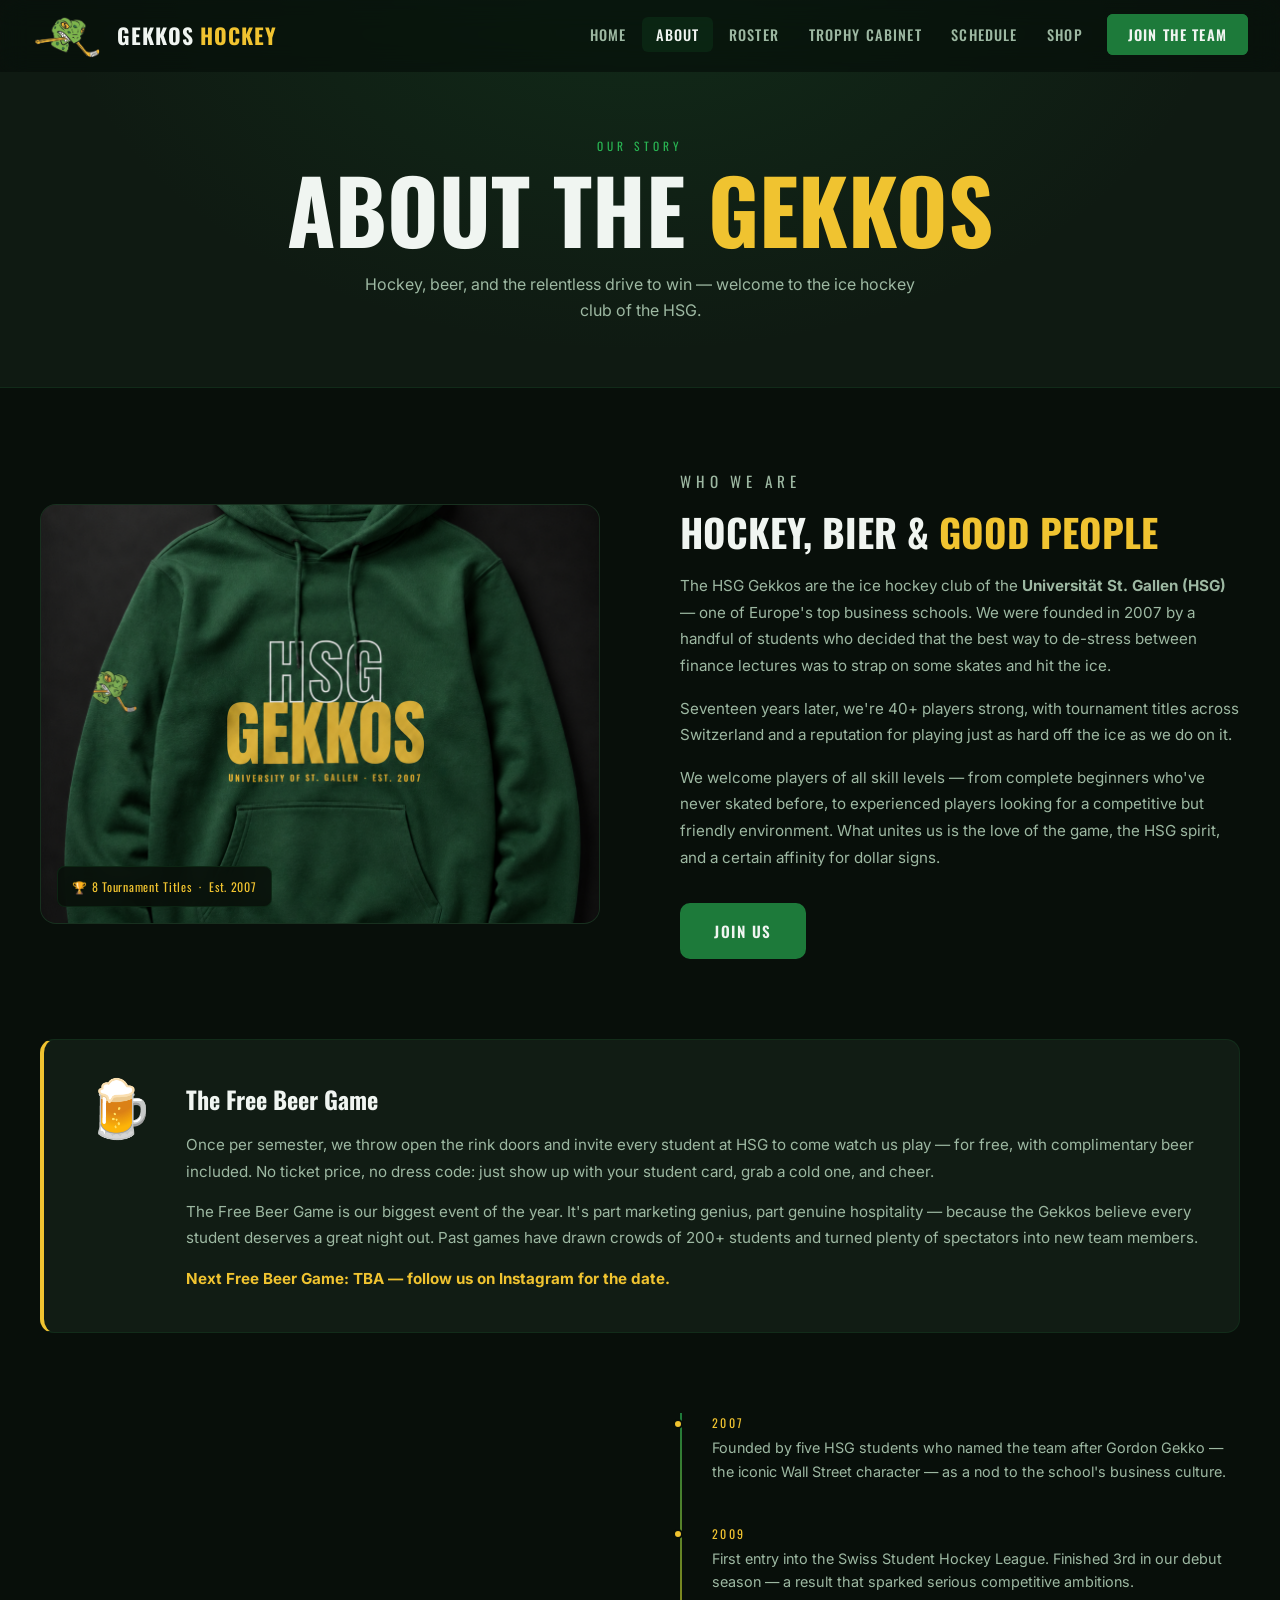
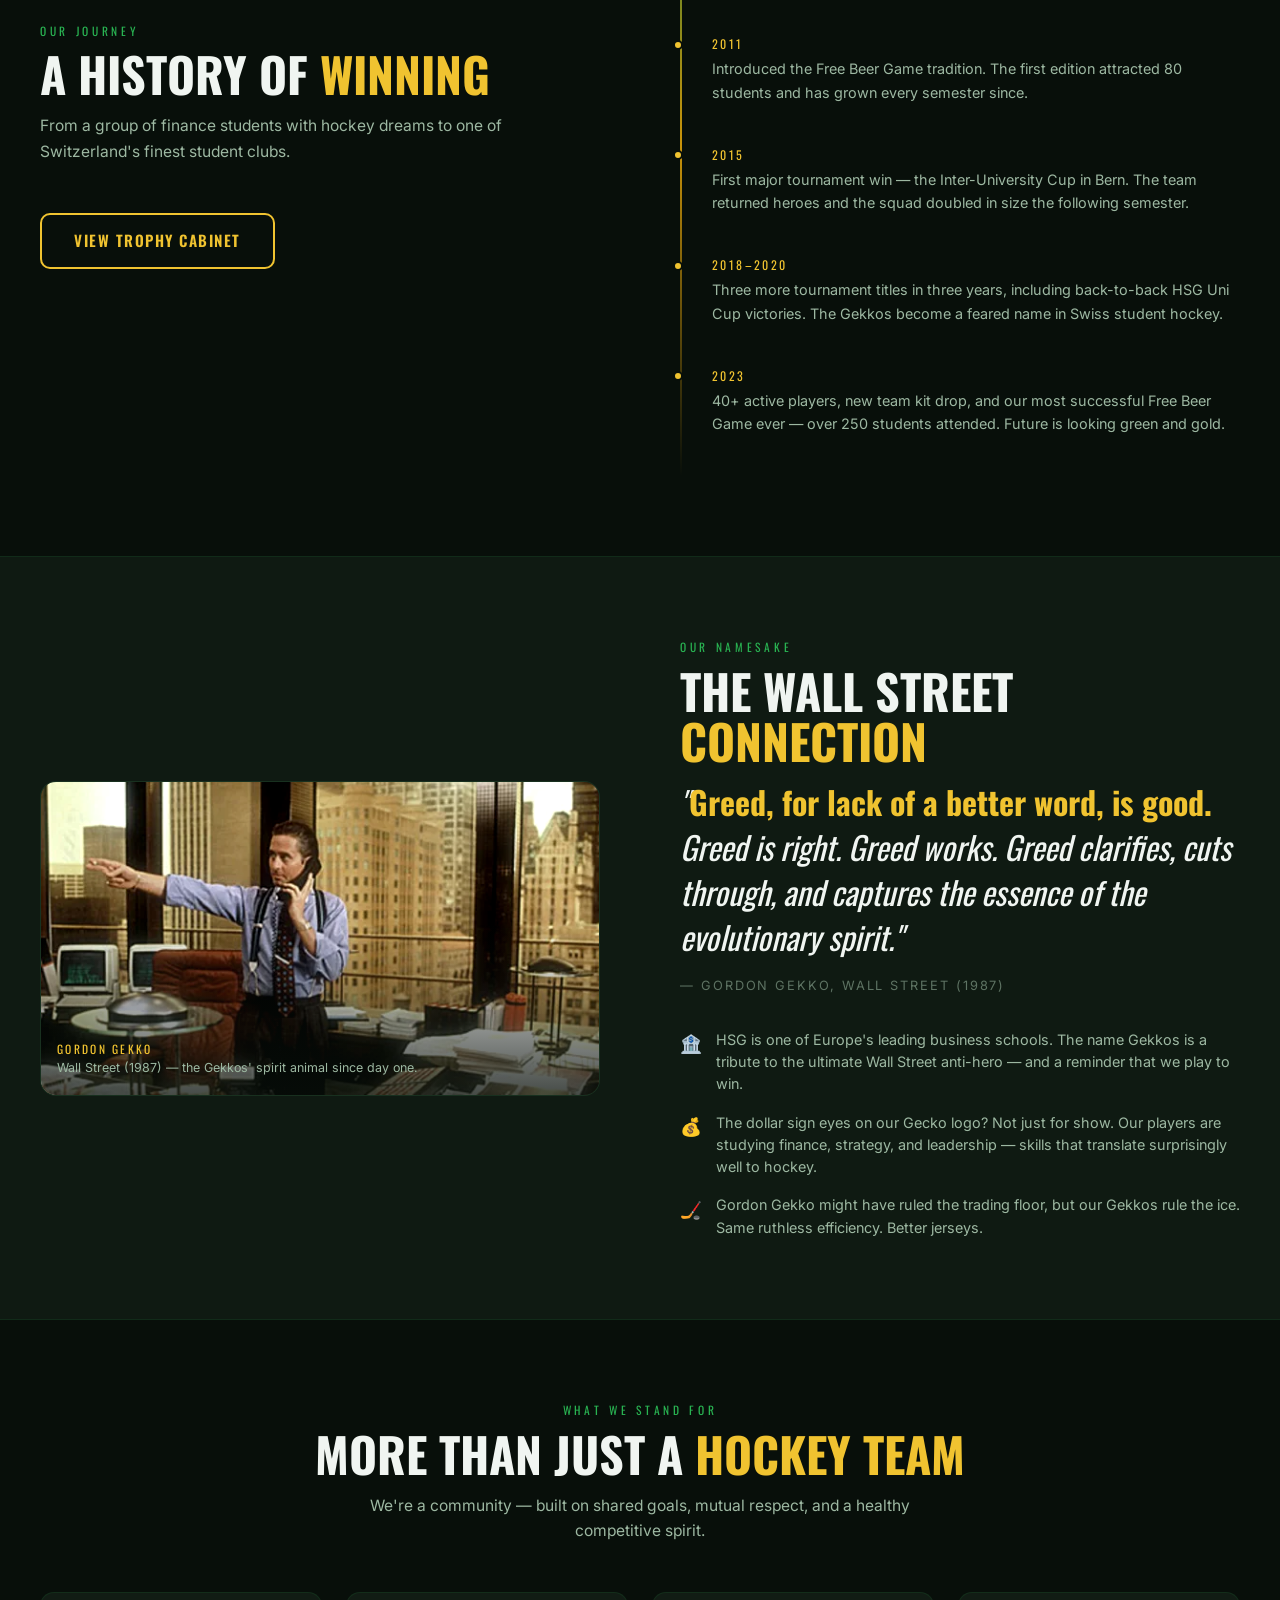
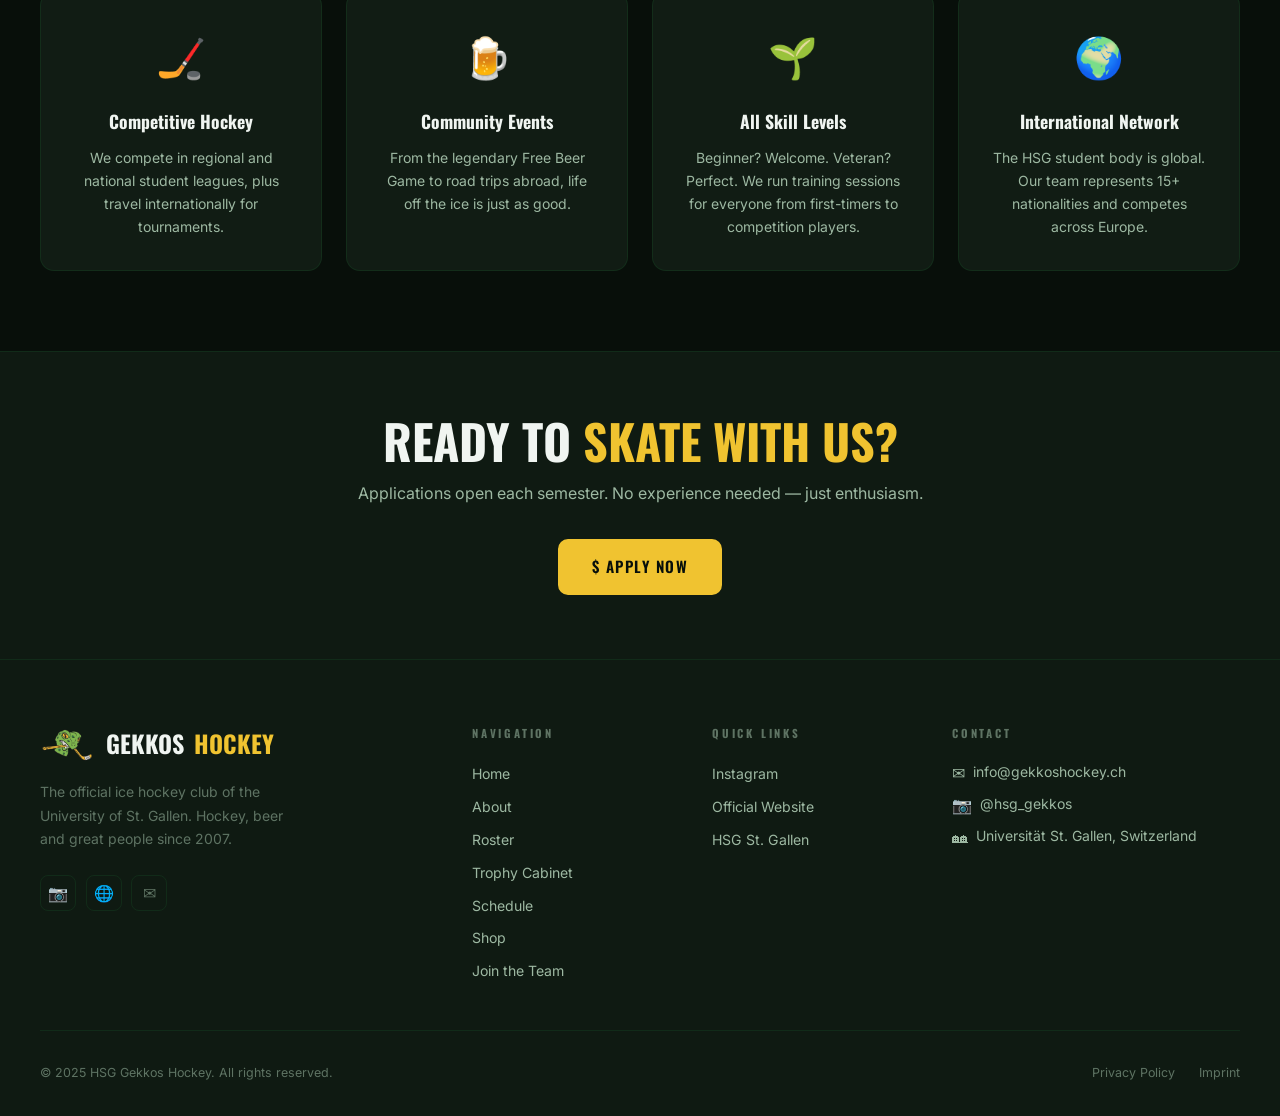
==== about.html @ 37324978 "first web" ====
﻿<!DOCTYPE html>
<html lang="en">
<head>
  <meta charset="UTF-8" />
  <meta name="viewport" content="width=device-width, initial-scale=1.0" />
  <title>About — HSG Gekkos Hockey</title>
  <meta name="description" content="Learn about the HSG Gekkos — the ice hockey club of the University of St. Gallen and their Wall Street spirit." />
  <link rel="icon" href="assets/pictures/LogoGekkos.png" type="image/png" />
  <link rel="stylesheet" href="css/style.css" />
</head>
<body class="page-about">

  <div id="money-rain-overlay"></div>

  <!-- NAV -->
  <nav class="nav">
    <a href="index.html" class="nav-logo">
      <img src="assets/pictures/LogoGekkos.png" alt="Gekkos Logo" onerror="this.style.display='none'" />
      <span class="nav-logo-text">GEKKOS <span>HOCKEY</span></span>
    </a>
    <ul class="nav-links" id="nav-links">
      <li><a class="nav-link" href="index.html"    data-page="index.html">Home</a></li>
      <li><a class="nav-link" href="about.html"    data-page="about.html">About</a></li>
      <li><a class="nav-link" href="roster.html"   data-page="roster.html">Roster</a></li>
      <li><a class="nav-link" href="trophies.html" data-page="trophies.html">Trophy Cabinet</a></li>
      <li><a class="nav-link" href="calendar.html" data-page="calendar.html">Schedule</a></li>
      <li><a class="nav-link" href="shop.html"     data-page="shop.html">Shop</a></li>
      <li><a class="nav-cta"  href="join.html">Join the Team</a></li>
    </ul>
    <button class="nav-toggle" id="nav-toggle" aria-label="Menu">
      <span></span><span></span><span></span>
    </button>
  </nav>

  <!-- PAGE HERO -->
  <div class="page-hero">
    <div class="inner">
      <p class="page-hero-label">Our Story</p>
      <h1 class="page-hero-title">About the <span class="gold">Gekkos</span></h1>
      <p class="page-hero-sub">Hockey, beer, and the relentless drive to win — welcome to the ice hockey club of the HSG.</p>
    </div>
  </div>

  <!-- ABOUT TEAM -->
  <section class="section">
    <div class="section-inner">
      <div class="split-grid">
        <div class="reveal-left">
          <div class="about-img-wrap">
            <img src="assets/pictures/Gekkos%20Hoodie.png" alt="HSG Gekkos team"
              onerror="this.parentElement.innerHTML='<div style=\'display:flex;align-items:center;justify-content:center;font-size:6rem;height:100%;background:var(--bg-3)\'>🏒</div>'" />
            <div class="about-img-badge">🏆 8 Tournament Titles &nbsp;·&nbsp; Est. 2007</div>
          </div>
        </div>
        <div class="about-text reveal-right">
          <p class="section-label">Who We Are</p>
          <h2>Hockey, Bier &amp; <span class="gold">Good People</span></h2>
          <p>
            The HSG Gekkos are the ice hockey club of the <strong>Universität St. Gallen (HSG)</strong> — one of Europe's top business schools. We were founded in 2007 by a handful of students who decided that the best way to de-stress between finance lectures was to strap on some skates and hit the ice.
          </p>
          <p>
            Seventeen years later, we're 40+ players strong, with tournament titles across Switzerland and a reputation for playing just as hard off the ice as we do on it.
          </p>
          <p>
            We welcome players of all skill levels — from complete beginners who've never skated before, to experienced players looking for a competitive but friendly environment. What unites us is the love of the game, the HSG spirit, and a certain affinity for dollar signs.
          </p>
          <div style="margin-top:2rem;">
            <a href="join.html" class="btn btn-primary">Join Us</a>
          </div>
        </div>
      </div>
    </div>
  </section>

  <!-- BEER GAME -->
  <section style="padding: 0 2rem 5rem;">
    <div class="section-inner">
      <div class="beer-card reveal">
        <div class="beer-icon">🍺</div>
        <div class="beer-text">
          <h3>The Free Beer Game</h3>
          <p>
            Once per semester, we throw open the rink doors and invite every student at HSG to come watch us play — for free, with complimentary beer included. No ticket price, no dress code: just show up with your student card, grab a cold one, and cheer.
          </p>
          <p style="margin-top:0.85rem;">
            The Free Beer Game is our biggest event of the year. It's part marketing genius, part genuine hospitality — because the Gekkos believe every student deserves a great night out. Past games have drawn crowds of 200+ students and turned plenty of spectators into new team members.
          </p>
          <p style="margin-top:0.85rem;">
            <strong style="color: var(--gold-light);">Next Free Beer Game: TBA — follow us on Instagram for the date.</strong>
          </p>
        </div>
      </div>
    </div>
  </section>

  <!-- TIMELINE -->
  <section style="padding: 0 2rem 5rem;">
    <div class="section-inner">
      <div class="split-grid">
        <div class="reveal-left">
          <p class="section-label">Our Journey</p>
          <h2 class="section-title">A History of <span class="gold">Winning</span></h2>
          <p class="section-desc">From a group of finance students with hockey dreams to one of Switzerland's finest student clubs.</p>
          <a href="trophies.html" class="btn btn-outline">View Trophy Cabinet</a>
        </div>
        <div class="timeline reveal-right">
          <div class="tl-item">
            <p class="tl-year">2007</p>
            <p class="tl-text">Founded by five HSG students who named the team after Gordon Gekko — the iconic Wall Street character — as a nod to the school's business culture.</p>
          </div>
          <div class="tl-item">
            <p class="tl-year">2009</p>
            <p class="tl-text">First entry into the Swiss Student Hockey League. Finished 3rd in our debut season — a result that sparked serious competitive ambitions.</p>
          </div>
          <div class="tl-item">
            <p class="tl-year">2011</p>
            <p class="tl-text">Introduced the Free Beer Game tradition. The first edition attracted 80 students and has grown every semester since.</p>
          </div>
          <div class="tl-item">
            <p class="tl-year">2015</p>
            <p class="tl-text">First major tournament win — the Inter-University Cup in Bern. The team returned heroes and the squad doubled in size the following semester.</p>
          </div>
          <div class="tl-item">
            <p class="tl-year">2018–2020</p>
            <p class="tl-text">Three more tournament titles in three years, including back-to-back HSG Uni Cup victories. The Gekkos become a feared name in Swiss student hockey.</p>
          </div>
          <div class="tl-item">
            <p class="tl-year">2023</p>
            <p class="tl-text">40+ active players, new team kit drop, and our most successful Free Beer Game ever — over 250 students attended. Future is looking green and gold.</p>
          </div>
        </div>
      </div>
    </div>
  </section>

  <!-- GORDON GEKKO SECTION -->
  <div class="gekko-section">
    <div class="section-inner">
      <div class="split-grid reverse">
        <div class="reveal-right" style="display:flex; flex-direction:column; justify-content:center;">
          <p class="section-label">Our Namesake</p>
          <h2 class="section-title">The Wall Street <span class="gold">Connection</span></h2>
          <p class="gekko-quote">
            "<strong>Greed, for lack of a better word, is good.</strong> Greed is right. Greed works. Greed clarifies, cuts through, and captures the essence of the evolutionary spirit."
          </p>
          <p class="gekko-att">— Gordon Gekko, Wall Street (1987)</p>
          <div class="gekko-connection-list">
            <div class="gconn-item">
              <span class="gconn-icon">🏦</span>
              <span>HSG is one of Europe's leading business schools. The name Gekkos is a tribute to the ultimate Wall Street anti-hero — and a reminder that we play to win.</span>
            </div>
            <div class="gconn-item">
              <span class="gconn-icon">💰</span>
              <span>The dollar sign eyes on our Gecko logo? Not just for show. Our players are studying finance, strategy, and leadership — skills that translate surprisingly well to hockey.</span>
            </div>
            <div class="gconn-item">
              <span class="gconn-icon">🏒</span>
              <span>Gordon Gekko might have ruled the trading floor, but our Gekkos rule the ice. Same ruthless efficiency. Better jerseys.</span>
            </div>
          </div>
        </div>
        <div class="reveal-left">
          <div class="gekko-img-wrap" style="aspect-ratio:16/9; border-radius:16px; overflow:hidden; position:relative; border:1px solid var(--border);">
            <img src="assets/pictures/Gordon%20Gekko.png" alt="Gordon Gekko, Wall Street (1987)"
              style="width:100%; height:100%; object-fit:cover; display:block; filter:grayscale(15%) contrast(1.1);"
              onerror="this.parentElement.style.background='var(--bg-3)'; this.style.display='none'" />
            <div class="gekko-img-overlay" style="position:absolute;inset:0;background:linear-gradient(to top,rgba(8,15,10,0.75) 0%,transparent 55%);"></div>
            <div style="position:absolute; bottom:1rem; left:1rem; right:1rem;">
              <p style="font-family:var(--font-h); font-size:0.72rem; letter-spacing:0.2em; text-transform:uppercase; color:var(--gold-light);">Gordon Gekko</p>
              <p style="font-size:0.78rem; color:var(--gray-light);">Wall Street (1987) — the Gekkos' spirit animal since day one.</p>
            </div>
          </div>
        </div>
      </div>
    </div>
  </div>

  <!-- VALUES -->
  <section class="section">
    <div class="section-inner">
      <div style="text-align:center; max-width:700px; margin:0 auto 3rem;" class="reveal">
        <p class="section-label">What We Stand For</p>
        <h2 class="section-title">More Than Just a <span class="gold">Hockey Team</span></h2>
        <p class="section-desc" style="margin: 0 auto;">We're a community — built on shared goals, mutual respect, and a healthy competitive spirit.</p>
      </div>
      <div style="display:grid; grid-template-columns:repeat(auto-fit, minmax(240px,1fr)); gap:1.5rem;">

        <div class="reveal" style="background:var(--bg-card); border:1px solid var(--border); border-radius:14px; padding:2rem; text-align:center;">
          <div style="font-size:2.5rem; margin-bottom:1rem;">🏒</div>
          <h3 style="font-family:var(--font-h); font-size:1.1rem; margin-bottom:0.6rem;">Competitive Hockey</h3>
          <p style="font-size:0.875rem; color:var(--gray-light); line-height:1.65;">We compete in regional and national student leagues, plus travel internationally for tournaments.</p>
        </div>

        <div class="reveal" style="background:var(--bg-card); border:1px solid var(--border); border-radius:14px; padding:2rem; text-align:center; transition-delay:0.1s;">
          <div style="font-size:2.5rem; margin-bottom:1rem;">🍺</div>
          <h3 style="font-family:var(--font-h); font-size:1.1rem; margin-bottom:0.6rem;">Community Events</h3>
          <p style="font-size:0.875rem; color:var(--gray-light); line-height:1.65;">From the legendary Free Beer Game to road trips abroad, life off the ice is just as good.</p>
        </div>

        <div class="reveal" style="background:var(--bg-card); border:1px solid var(--border); border-radius:14px; padding:2rem; text-align:center; transition-delay:0.2s;">
          <div style="font-size:2.5rem; margin-bottom:1rem;">🌱</div>
          <h3 style="font-family:var(--font-h); font-size:1.1rem; margin-bottom:0.6rem;">All Skill Levels</h3>
          <p style="font-size:0.875rem; color:var(--gray-light); line-height:1.65;">Beginner? Welcome. Veteran? Perfect. We run training sessions for everyone from first-timers to competition players.</p>
        </div>

        <div class="reveal" style="background:var(--bg-card); border:1px solid var(--border); border-radius:14px; padding:2rem; text-align:center; transition-delay:0.3s;">
          <div style="font-size:2.5rem; margin-bottom:1rem;">🌍</div>
          <h3 style="font-family:var(--font-h); font-size:1.1rem; margin-bottom:0.6rem;">International Network</h3>
          <p style="font-size:0.875rem; color:var(--gray-light); line-height:1.65;">The HSG student body is global. Our team represents 15+ nationalities and competes across Europe.</p>
        </div>

      </div>
    </div>
  </section>

  <!-- JOIN CTA -->
  <section style="padding:4rem 2rem; background:var(--bg-2); border-top:1px solid var(--border); text-align:center;">
    <div class="reveal" style="max-width:600px; margin:0 auto;">
      <h2 class="section-title">Ready to <span class="gold">Skate With Us?</span></h2>
      <p style="color:var(--gray-light); margin-bottom:2rem;">Applications open each semester. No experience needed — just enthusiasm.</p>
      <a href="join.html" class="btn btn-gold">&#36; Apply Now</a>
    </div>
  </section>

  <!-- FOOTER -->
  <footer class="footer">
    <div class="footer-top">
      <div>
        <div class="footer-brand-name">
          <img src="assets/pictures/LogoGekkos.png" alt="Logo" onerror="this.style.display='none'" />
          GEKKOS <span>HOCKEY</span>
        </div>
        <p class="footer-tagline">The official ice hockey club of the University of St. Gallen. Hockey, beer and great people since 2007.</p>
        <div class="footer-socials">
          <a href="https://www.instagram.com/hsg_gekkos" target="_blank" rel="noopener" class="social-icon">&#128247;</a>
          <a href="https://gekkoshockey.ch" target="_blank" rel="noopener" class="social-icon">&#127760;</a>
          <a href="mailto:info@gekkoshockey.ch" class="social-icon">&#9993;</a>
        </div>
      </div>
      <div class="footer-col">
        <h4>Navigation</h4>
        <div class="footer-links">
          <a href="index.html" class="footer-link">Home</a>
          <a href="about.html" class="footer-link">About</a>
          <a href="roster.html" class="footer-link">Roster</a>
          <a href="trophies.html" class="footer-link">Trophy Cabinet</a>
          <a href="calendar.html" class="footer-link">Schedule</a>
          <a href="shop.html"     class="footer-link">Shop</a>
          <a href="join.html"     class="footer-link">Join the Team</a>
        </div>
      </div>
      <div class="footer-col">
        <h4>Quick Links</h4>
        <div class="footer-links">
          <a href="https://www.instagram.com/hsg_gekkos" target="_blank" class="footer-link">Instagram</a>
          <a href="https://gekkoshockey.ch" target="_blank" class="footer-link">Official Website</a>
          <a href="https://www.unisg.ch" target="_blank" class="footer-link">HSG St. Gallen</a>
        </div>
      </div>
      <div class="footer-col">
        <h4>Contact</h4>
        <div class="footer-contact-item"><span class="contact-icon">&#9993;</span> info@gekkoshockey.ch</div>
        <div class="footer-contact-item"><span class="contact-icon">&#128247;</span> @hsg_gekkos</div>
        <div class="footer-contact-item"><span class="contact-icon">&#127960;</span> Universität St. Gallen, Switzerland</div>
      </div>
    </div>
    <div class="footer-bottom">
      <p class="footer-copy">&copy; 2025 HSG Gekkos Hockey. All rights reserved.</p>
      <div class="footer-legal"><a href="#">Privacy Policy</a><a href="#">Imprint</a></div>
    </div>
  </footer>

  <script src="js/app.js"></script>
</body>
</html>
---- css/style.css ----
/* ============================================================
   HSG GEKKOS HOCKEY — Main Stylesheet
   ============================================================ */

@import url('https://fonts.googleapis.com/css2?family=Oswald:wght@400;500;600;700&family=Inter:wght@300;400;500;600;700&display=swap');

/* ---- Variables ---- */
:root {
  --green:       #1d7a3a;
  --green-dark:  #0c3d1e;
  --green-light: #29b352;
  --green-glow:  rgba(29, 122, 58, 0.35);
  --gold:        #c9930a;
  --gold-light:  #f0c330;
  --gold-glow:   rgba(240, 195, 48, 0.25);
  --bg:          #080f0a;
  --bg-2:        #0f1a12;
  --bg-3:        #172019;
  --bg-card:     #111c14;
  --white:       #f0f5f1;
  --gray:        #5e7363;
  --gray-light:  #9db8a2;
  --border:      rgba(29, 122, 58, 0.18);
  --border-gold: rgba(240, 195, 48, 0.18);
  --font-h:      'Oswald', sans-serif;
  --font-b:      'Inter', sans-serif;
  --nav-h:       72px;
  --t:           0.3s ease;
  --radius:      10px;
}

/* ---- Reset ---- */
*, *::before, *::after { box-sizing: border-box; margin: 0; padding: 0; }
html { scroll-behavior: smooth; }
body { font-family: var(--font-b); background: var(--bg); color: var(--white); overflow-x: hidden; line-height: 1.65; }
img  { max-width: 100%; display: block; }
a    { color: inherit; text-decoration: none; }
ul   { list-style: none; }
button { cursor: pointer; }

/* ---- Money rain overlay ---- */
#money-rain-overlay {
  position: fixed; inset: 0; pointer-events: none; z-index: 9900; overflow: hidden;
}
.money-bill {
  position: absolute; top: -80px; font-size: 1.6rem; user-select: none;
  animation: moneyFall linear forwards;
}
@keyframes moneyFall {
  0%   { transform: translateY(0) rotate(0deg) scale(1); opacity: 1; }
  80%  { opacity: 0.7; }
  100% { transform: translateY(110vh) rotate(640deg) scale(0.6); opacity: 0; }
}

/* ---- Navigation ---- */
.nav {
  position: fixed; top: 0; left: 0; right: 0; z-index: 1000;
  height: var(--nav-h);
  display: flex; align-items: center;
  padding: 0 2rem;
  background: rgba(8, 15, 10, 0.7);
  backdrop-filter: blur(14px) saturate(1.4);
  border-bottom: 1px solid transparent;
  transition: background var(--t), border-color var(--t);
}
.nav.scrolled {
  background: rgba(8, 15, 10, 0.97);
  border-color: var(--border);
}
.nav-logo {
  display: flex; align-items: center; gap: 0.75rem; flex-shrink: 0;
}
.nav-logo img   { height: 52px; width: auto; }
.nav-logo-text  {
  font-family: var(--font-h); font-size: 1.35rem; font-weight: 700;
  letter-spacing: 0.04em; line-height: 1;
}
.nav-logo-text span { color: var(--gold-light); }

.nav-links {
  display: flex; align-items: center; gap: 0.15rem; margin-left: auto;
}
.nav-link {
  font-family: var(--font-h); font-size: 0.9rem; font-weight: 500;
  letter-spacing: 0.08em; text-transform: uppercase;
  padding: 0.45rem 0.85rem; border-radius: 6px;
  color: var(--gray-light);
  transition: color var(--t), background var(--t);
}
.nav-link:hover, .nav-link.active {
  color: var(--white); background: rgba(29, 122, 58, 0.15);
}
.nav-cta {
  font-family: var(--font-h); font-size: 0.9rem; font-weight: 600;
  letter-spacing: 0.08em; text-transform: uppercase;
  padding: 0.5rem 1.2rem; border-radius: 6px; margin-left: 0.5rem;
  background: var(--green); color: var(--white);
  border: 2px solid var(--green);
  transition: all var(--t);
}
.nav-cta:hover { background: var(--green-light); border-color: var(--green-light); }

.nav-toggle {
  display: none; flex-direction: column; gap: 5px; margin-left: auto; padding: 4px;
  background: none; border: none;
}
.nav-toggle span {
  width: 24px; height: 2px; background: var(--white);
  border-radius: 2px; transition: var(--t);
  display: block;
}
.nav-toggle.open span:nth-child(1) { transform: rotate(45deg) translate(5px, 5px); }
.nav-toggle.open span:nth-child(2) { opacity: 0; }
.nav-toggle.open span:nth-child(3) { transform: rotate(-45deg) translate(5px, -5px); }

/* ---- Ticker ---- */
.ticker-wrap {
  background: var(--green-dark);
  padding: 0.55rem 0; overflow: hidden; white-space: nowrap;
  border-bottom: 1px solid var(--border);
}
.ticker {
  display: inline-flex; gap: 0;
  animation: tickerScroll 40s linear infinite;
}
.ticker-item {
  font-family: var(--font-h); font-size: 0.8rem; letter-spacing: 0.12em;
  text-transform: uppercase; color: var(--gold-light);
  padding: 0 3rem;
}
.ticker-item::before { content: '🏒  '; }
@keyframes tickerScroll {
  0%   { transform: translateX(0); }
  100% { transform: translateX(-50%); }
}

/* ---- Hero ---- */
.hero {
  position: relative; min-height: 100vh;
  display: flex; align-items: center; justify-content: center;
  padding-top: var(--nav-h); overflow: hidden;
}
.hero-bg {
  position: absolute; inset: 0;
  background: url('../assets/team-photo.jpg') center/cover no-repeat;
  filter: brightness(0.28) saturate(0.7);
  transform: scale(1.05);
  z-index: 0;
}
.hero-bg-fallback {
  position: absolute; inset: 0;
  background: radial-gradient(ellipse at 30% 60%, #0f3d1f 0%, #080f0a 60%),
              linear-gradient(160deg, #0a2014 0%, #080f0a 100%);
  z-index: 0;
}
.hero-grid-overlay {
  position: absolute; inset: 0; z-index: 1;
  background-image:
    linear-gradient(rgba(29,122,58,0.04) 1px, transparent 1px),
    linear-gradient(90deg, rgba(29,122,58,0.04) 1px, transparent 1px);
  background-size: 60px 60px;
}
.hero-vignette {
  position: absolute; inset: 0; z-index: 2;
  background: radial-gradient(ellipse at center, transparent 40%, rgba(8,15,10,0.85) 100%);
}
.hero-bottom-fade {
  position: absolute; bottom: 0; left: 0; right: 0; height: 30%; z-index: 3;
  background: linear-gradient(to bottom, transparent, var(--bg));
}
.hero-content {
  position: relative; z-index: 4; text-align: center;
  max-width: 960px; padding: 2rem;
}
.hero-eyebrow {
  font-family: var(--font-h); font-size: 0.78rem; letter-spacing: 0.35em;
  text-transform: uppercase; color: var(--gold-light); margin-bottom: 1.25rem;
  opacity: 0; animation: fadeUp 0.8s 0.3s ease forwards;
}
.hero-title {
  font-family: var(--font-h);
  font-size: clamp(4rem, 11vw, 9rem);
  font-weight: 700; line-height: 0.88; letter-spacing: -0.01em;
  text-transform: uppercase; margin-bottom: 1.5rem;
  opacity: 0; animation: fadeUp 0.9s 0.5s ease forwards;
}
.hero-title .outline {
  -webkit-text-stroke: 2px var(--white);
  color: transparent;
}
.hero-title .gold-block {
  color: var(--gold-light);
  display: block;
  text-shadow: 0 0 80px rgba(240,195,48,0.4);
}
.hero-sub {
  font-size: clamp(0.95rem, 1.8vw, 1.15rem); font-weight: 300;
  color: var(--gray-light); max-width: 560px; margin: 0 auto 2.5rem;
  opacity: 0; animation: fadeUp 0.8s 0.7s ease forwards;
}
.hero-ctas {
  display: flex; gap: 1rem; justify-content: center; flex-wrap: wrap;
  opacity: 0; animation: fadeUp 0.8s 0.9s ease forwards;
}
.hero-scroll {
  position: absolute; bottom: 2.5rem; left: 50%; transform: translateX(-50%);
  z-index: 4; display: flex; flex-direction: column; align-items: center; gap: 0.5rem;
  color: var(--gray); font-size: 0.65rem; letter-spacing: 0.2em; text-transform: uppercase;
  opacity: 0; animation: fadeIn 1s 1.8s ease forwards;
}
.hero-scroll .arrow {
  width: 20px; height: 20px;
  border-right: 2px solid var(--gray); border-bottom: 2px solid var(--gray);
  transform: rotate(45deg);
  animation: arrowBounce 1.5s infinite;
}
@keyframes arrowBounce {
  0%,100% { transform: rotate(45deg) translateY(0); }
  50%      { transform: rotate(45deg) translateY(5px); }
}

/* ---- Buttons ---- */
.btn {
  display: inline-flex; align-items: center; gap: 0.5rem;
  font-family: var(--font-h); font-size: 0.95rem; font-weight: 600;
  letter-spacing: 0.1em; text-transform: uppercase;
  padding: 0.85rem 2rem; border-radius: var(--radius);
  border: 2px solid transparent;
  transition: all var(--t);
}
.btn-primary {
  background: var(--green); color: var(--white); border-color: var(--green);
}
.btn-primary:hover {
  background: var(--green-light); border-color: var(--green-light);
  transform: translateY(-2px); box-shadow: 0 10px 30px var(--green-glow);
}
.btn-outline {
  background: transparent; color: var(--gold-light); border-color: var(--gold-light);
}
.btn-outline:hover {
  background: rgba(240,195,48,0.1); transform: translateY(-2px);
  box-shadow: 0 10px 30px var(--gold-glow);
}
.btn-gold {
  background: var(--gold-light); color: var(--bg); border-color: var(--gold-light);
}
.btn-gold:hover {
  background: #f7d44e; transform: translateY(-2px);
  box-shadow: 0 10px 30px var(--gold-glow);
}

/* ---- Stats section ---- */
.stats-section {
  padding: 4rem 2rem;
  background: var(--bg-2);
  border-top: 1px solid var(--border); border-bottom: 1px solid var(--border);
}
.stats-grid {
  display: grid;
  grid-template-columns: repeat(4, 1fr);
  gap: 0;
  max-width: 900px; margin: 0 auto;
  text-align: center;
}
.stat-item {
  padding: 1.5rem 1rem;
  border-right: 1px solid var(--border);
}
.stat-item:last-child { border-right: none; }
.stat-number {
  font-family: var(--font-h);
  font-size: clamp(2.8rem, 5vw, 4.5rem);
  font-weight: 700; color: var(--gold-light); line-height: 1; margin-bottom: 0.4rem;
}
.stat-label {
  font-size: 0.72rem; letter-spacing: 0.18em; text-transform: uppercase; color: var(--gray);
}

/* ---- Section commons ---- */
.section { padding: 5rem 2rem; }
.section-inner { max-width: 1200px; margin: 0 auto; }
.section-label {
  font-family: var(--font-h); font-size: 0.72rem; letter-spacing: 0.32em;
  text-transform: uppercase; color: var(--green-light); margin-bottom: 0.6rem;
}
.section-title {
  font-family: var(--font-h); font-size: clamp(2rem, 4vw, 3rem);
  font-weight: 700; text-transform: uppercase; line-height: 1.05; margin-bottom: 0.85rem;
}
.section-title .gold { color: var(--gold-light); }
.section-desc { font-size: 0.975rem; color: var(--gray-light); max-width: 580px; margin-bottom: 3rem; }
.section-header-row {
  display: flex; align-items: flex-end; justify-content: space-between;
  gap: 2rem; margin-bottom: 3rem; flex-wrap: wrap;
}
.section-header-row .section-desc { margin-bottom: 0; }

/* ---- News cards ---- */
.news-grid {
  display: grid; grid-template-columns: repeat(3, 1fr); gap: 1.5rem;
}
.news-card {
  background: var(--bg-card); border: 1px solid var(--border); border-radius: 14px;
  overflow: hidden; display: flex; flex-direction: column;
  transition: transform var(--t), border-color var(--t), box-shadow var(--t);
}
.news-card:hover {
  transform: translateY(-5px); border-color: var(--green);
  box-shadow: 0 16px 48px rgba(29,122,58,0.18);
}
.news-img-wrap {
  height: 190px; overflow: hidden; position: relative;
  background: var(--bg-3);
}
.news-img-wrap img { width: 100%; height: 100%; object-fit: cover; }
.news-img-placeholder {
  width: 100%; height: 100%;
  display: flex; align-items: center; justify-content: center;
  font-size: 4rem; background: var(--bg-3);
}
.news-tag {
  position: absolute; top: 0.85rem; left: 0.85rem;
  background: var(--green); color: var(--white);
  font-family: var(--font-h); font-size: 0.65rem; letter-spacing: 0.12em; text-transform: uppercase;
  padding: 0.22rem 0.6rem; border-radius: 4px;
}
.news-body { padding: 1.5rem; flex: 1; display: flex; flex-direction: column; }
.news-date { font-size: 0.72rem; color: var(--gray); letter-spacing: 0.08em; text-transform: uppercase; margin-bottom: 0.5rem; }
.news-title { font-family: var(--font-h); font-size: 1.15rem; font-weight: 600; margin-bottom: 0.7rem; line-height: 1.25; }
.news-excerpt { font-size: 0.875rem; color: var(--gray-light); line-height: 1.65; flex: 1; margin-bottom: 1.25rem; }
.news-read-more {
  font-family: var(--font-h); font-size: 0.8rem; letter-spacing: 0.1em; text-transform: uppercase;
  color: var(--green-light); display: inline-flex; align-items: center; gap: 0.4rem;
  transition: gap var(--t), color var(--t);
}
.news-read-more:hover { gap: 0.75rem; color: var(--gold-light); }

/* ---- Highlight band ---- */
.highlight-band {
  background: linear-gradient(135deg, var(--green-dark) 0%, #0a2a14 100%);
  border-top: 1px solid var(--border); border-bottom: 1px solid var(--border);
  padding: 4rem 2rem; text-align: center;
}
.highlight-band .inner { max-width: 760px; margin: 0 auto; }
.highlight-band .big-quote {
  font-family: var(--font-h); font-size: clamp(1.6rem, 3.5vw, 2.6rem);
  font-weight: 400; line-height: 1.3; font-style: italic;
  color: var(--white); margin-bottom: 1rem;
}
.highlight-band .big-quote strong { color: var(--gold-light); font-style: normal; }
.highlight-band .attribution {
  font-size: 0.8rem; letter-spacing: 0.2em; text-transform: uppercase; color: var(--gray);
}

/* ---- Page hero ---- */
.page-hero {
  padding: calc(var(--nav-h) + 4rem) 2rem 4rem;
  background: var(--bg-2);
  border-bottom: 1px solid var(--border);
  text-align: center; position: relative; overflow: hidden;
}
.page-hero::before {
  content: '';
  position: absolute; inset: 0;
  background: radial-gradient(ellipse at 50% -10%, rgba(29,122,58,0.18) 0%, transparent 65%);
}
.page-hero .inner { position: relative; z-index: 1; }
.page-hero-label {
  font-family: var(--font-h); font-size: 0.72rem; letter-spacing: 0.35em;
  text-transform: uppercase; color: var(--green-light); margin-bottom: 0.75rem;
}
.page-hero-title {
  font-family: var(--font-h);
  font-size: clamp(2.5rem, 7vw, 5.5rem);
  font-weight: 700; text-transform: uppercase; line-height: 0.95;
  margin-bottom: 1.25rem;
}
.page-hero-title .gold { color: var(--gold-light); }
.page-hero-sub { font-size: 1rem; color: var(--gray-light); max-width: 560px; margin: 0 auto; }

/* ---- About ---- */
.split-grid {
  display: grid; grid-template-columns: 1fr 1fr; gap: 5rem; align-items: center;
}
.split-grid.reverse { direction: rtl; }
.split-grid.reverse > * { direction: ltr; }
.about-img-wrap {
  border-radius: 16px; overflow: hidden;
  border: 1px solid var(--border); position: relative;
  aspect-ratio: 4/3;
  background: var(--bg-3);
}
.about-img-wrap img { width: 100%; height: 100%; object-fit: cover; }
.about-img-badge {
  position: absolute; bottom: 1rem; left: 1rem;
  background: rgba(8,15,10,0.88); backdrop-filter: blur(10px);
  border: 1px solid var(--border); border-radius: 8px;
  padding: 0.6rem 0.9rem;
  font-family: var(--font-h); font-size: 0.75rem; letter-spacing: 0.06em;
  color: var(--gold-light);
}
.about-text h2 {
  font-family: var(--font-h); font-size: clamp(1.8rem, 3vw, 2.5rem); font-weight: 700;
  text-transform: uppercase; line-height: 1.1; margin-bottom: 1.25rem;
}
.about-text h2 .gold { color: var(--gold-light); }
.about-text p {
  font-size: 0.95rem; color: var(--gray-light); line-height: 1.75; margin-bottom: 1rem;
}

/* ---- Beer highlight ---- */
.beer-card {
  background: var(--bg-card);
  border: 1px solid var(--border); border-left: 4px solid var(--gold-light);
  border-radius: 14px; padding: 2.5rem;
  display: flex; gap: 2rem; align-items: flex-start;
}
.beer-icon { font-size: 3.5rem; flex-shrink: 0; line-height: 1; }
.beer-card h3 {
  font-family: var(--font-h); font-size: 1.5rem; font-weight: 700; margin-bottom: 0.75rem;
}
.beer-card p { font-size: 0.95rem; color: var(--gray-light); line-height: 1.75; }

/* ---- Timeline ---- */
.timeline {
  padding-left: 2rem; position: relative;
}
.timeline::before {
  content: ''; position: absolute; left: 0; top: 0; bottom: 0;
  width: 2px;
  background: linear-gradient(to bottom, var(--green), var(--gold), transparent);
}
.tl-item { position: relative; padding-bottom: 2.5rem; }
.tl-item::before {
  content: ''; position: absolute; left: -2.45rem; top: 0.35rem;
  width: 10px; height: 10px; border-radius: 50%;
  background: var(--gold-light); border: 2px solid var(--bg);
}
.tl-year {
  font-family: var(--font-h); font-size: 0.75rem; letter-spacing: 0.2em;
  text-transform: uppercase; color: var(--gold-light); margin-bottom: 0.2rem;
}
.tl-text { font-size: 0.9rem; color: var(--gray-light); line-height: 1.65; }

/* ---- Gekko section ---- */
.gekko-section {
  background: var(--bg-2);
  border-top: 1px solid var(--border); border-bottom: 1px solid var(--border);
  padding: 5rem 2rem;
}
.gekko-img-wrap {
  border-radius: 16px; overflow: hidden; position: relative;
  border: 1px solid var(--border);
  background: var(--bg-3);
}
.gekko-img-wrap img {
  width: 100%; height: 100%; object-fit: cover;
  filter: grayscale(25%) contrast(1.1);
}
.gekko-img-overlay {
  position: absolute; inset: 0;
  background: linear-gradient(to top, rgba(8,15,10,0.8) 0%, transparent 50%);
}
.gekko-quote {
  font-family: var(--font-h); font-size: clamp(1.4rem, 2.5vw, 2rem);
  font-weight: 400; line-height: 1.4; font-style: italic;
  color: var(--white); margin-bottom: 1rem;
}
.gekko-quote strong { color: var(--gold-light); font-style: normal; }
.gekko-att { font-size: 0.8rem; letter-spacing: 0.15em; text-transform: uppercase; color: var(--gray); }
.gekko-connection-list {
  margin-top: 2rem; display: flex; flex-direction: column; gap: 1rem;
}
.gconn-item {
  display: flex; align-items: flex-start; gap: 0.85rem;
  font-size: 0.9rem; color: var(--gray-light); line-height: 1.55;
}
.gconn-icon { font-size: 1.1rem; flex-shrink: 0; margin-top: 0.1rem; }

/* ---- Roster ---- */
.roster-tabs {
  display: flex; gap: 0.5rem; margin-bottom: 2.5rem; flex-wrap: wrap;
}
.tab-btn {
  font-family: var(--font-h); font-size: 0.85rem; font-weight: 500;
  letter-spacing: 0.1em; text-transform: uppercase;
  padding: 0.55rem 1.2rem; border-radius: 6px;
  border: 1px solid var(--border); background: transparent; color: var(--gray-light);
  transition: all var(--t);
}
.tab-btn:hover { border-color: var(--green); color: var(--white); }
.tab-btn.active { background: var(--green); border-color: var(--green); color: var(--white); }

.players-grid {
  display: grid; grid-template-columns: repeat(auto-fill, minmax(210px, 1fr)); gap: 1.25rem;
}
.player-card {
  background: var(--bg-card); border: 1px solid var(--border); border-radius: 14px;
  padding: 1.75rem 1.5rem; text-align: center;
  transition: transform var(--t), border-color var(--t), box-shadow var(--t);
}
.player-card:hover {
  transform: translateY(-5px); border-color: var(--green);
  box-shadow: 0 12px 36px rgba(29,122,58,0.18);
}
.player-num {
  font-family: var(--font-h); font-size: 2.8rem; font-weight: 700;
  color: var(--gold-light); opacity: 0.75; line-height: 1; margin-bottom: 0.75rem;
}
.player-avatar {
  width: 72px; height: 72px; border-radius: 50%;
  background: var(--bg-3); border: 2px solid var(--border);
  margin: 0 auto 1rem;
  display: flex; align-items: center; justify-content: center;
  font-size: 1.75rem; overflow: hidden;
}
.player-name {
  font-family: var(--font-h); font-size: 1.05rem; font-weight: 600; margin-bottom: 0.25rem;
}
.player-pos {
  font-size: 0.7rem; letter-spacing: 0.14em; text-transform: uppercase;
  color: var(--green-light); margin-bottom: 0.75rem;
}
.player-badge {
  display: inline-block;
  background: rgba(240,195,48,0.12); color: var(--gold-light);
  border: 1px solid var(--border-gold);
  font-family: var(--font-h); font-size: 0.65rem; letter-spacing: 0.1em; text-transform: uppercase;
  padding: 0.15rem 0.55rem; border-radius: 4px; margin-bottom: 0.75rem;
}
.player-quote {
  font-size: 0.78rem; color: var(--gray); font-style: italic; line-height: 1.45;
}

/* ---- Trophies ---- */
.trophies-grid {
  display: grid; grid-template-columns: repeat(auto-fill, minmax(280px, 1fr)); gap: 1.5rem;
}
.trophy-card {
  background: var(--bg-card); border: 1px solid var(--border); border-radius: 14px;
  padding: 2.25rem 1.75rem; text-align: center; position: relative; overflow: hidden;
  transition: transform var(--t), border-color var(--t), box-shadow var(--t);
}
.trophy-card::before {
  content: ''; position: absolute; top: 0; left: 0; right: 0; height: 3px;
  background: linear-gradient(90deg, var(--green), var(--gold-light), var(--green));
}
.trophy-card:hover {
  transform: translateY(-6px); border-color: var(--gold);
  box-shadow: 0 16px 48px rgba(240,195,48,0.12);
}
.trophy-card.gold-card { border-color: rgba(240,195,48,0.3); }
.trophy-card.silver-card { border-color: rgba(192,192,192,0.2); }
.trophy-card.bronze-card { border-color: rgba(180,100,40,0.2); }
.trophy-icon { font-size: 4rem; margin-bottom: 1rem; display: block; line-height: 1; }
.trophy-year {
  font-family: var(--font-h); font-size: 0.75rem; letter-spacing: 0.22em;
  text-transform: uppercase; color: var(--gold-light); margin-bottom: 0.4rem;
}
.trophy-name {
  font-family: var(--font-h); font-size: 1.25rem; font-weight: 700; margin-bottom: 0.5rem; line-height: 1.2;
}
.trophy-desc { font-size: 0.85rem; color: var(--gray-light); line-height: 1.55; }
.trophy-medal {
  display: inline-block; margin-top: 0.85rem;
  font-family: var(--font-h); font-size: 0.68rem; letter-spacing: 0.1em; text-transform: uppercase;
  padding: 0.2rem 0.7rem; border-radius: 4px;
}
.medal-gold   { background: rgba(240,195,48,0.12); color: var(--gold-light); border: 1px solid var(--border-gold); }
.medal-silver { background: rgba(200,200,200,0.08); color: #bbb; border: 1px solid rgba(200,200,200,0.15); }
.medal-bronze { background: rgba(180,100,40,0.1); color: #c8834b; border: 1px solid rgba(180,100,40,0.15); }
.medal-award  { background: rgba(29,122,58,0.12); color: var(--green-light); border: 1px solid var(--border); }

/* ---- Calendar ---- */
.cal-filter-row { display: flex; gap: 0.5rem; margin-bottom: 2rem; flex-wrap: wrap; }
.cal-filter-btn {
  font-family: var(--font-h); font-size: 0.82rem; font-weight: 500;
  letter-spacing: 0.1em; text-transform: uppercase;
  padding: 0.5rem 1.1rem; border-radius: 6px;
  border: 1px solid var(--border); background: transparent; color: var(--gray-light);
  transition: all var(--t);
}
.cal-filter-btn:hover { border-color: var(--green); color: var(--white); }
.cal-filter-btn.active { background: var(--green); border-color: var(--green); color: var(--white); }

.cal-table-wrap {
  border: 1px solid var(--border); border-radius: 14px; overflow: hidden;
}
.cal-header {
  display: grid; grid-template-columns: 130px 70px 1fr 160px 100px;
  gap: 1rem; padding: 0.9rem 1.5rem;
  background: var(--bg-3);
  font-family: var(--font-h); font-size: 0.72rem; letter-spacing: 0.18em;
  text-transform: uppercase; color: var(--gray);
  border-bottom: 1px solid var(--border);
}
.cal-row {
  display: grid; grid-template-columns: 130px 70px 1fr 160px 100px;
  gap: 1rem; padding: 1.1rem 1.5rem;
  background: var(--bg-card);
  border-bottom: 1px solid var(--border);
  align-items: center; transition: background var(--t);
}
.cal-row:last-child { border-bottom: none; }
.cal-row:hover { background: var(--bg-3); }
.cal-row.upcoming-row { border-left: 3px solid var(--gold-light); }
.cal-date { font-size: 0.88rem; color: var(--white); font-weight: 500; }
.cal-time { font-size: 0.85rem; color: var(--gray-light); }
.cal-game { font-family: var(--font-h); font-size: 0.98rem; font-weight: 600; }
.cal-venue { font-size: 0.82rem; color: var(--gray-light); }
.home-badge {
  display: inline-block; font-family: var(--font-h); font-size: 0.65rem;
  letter-spacing: 0.08em; text-transform: uppercase; padding: 0.18rem 0.5rem; border-radius: 4px;
}
.home-badge.home { background: rgba(29,122,58,0.2); color: var(--green-light); }
.home-badge.away { background: rgba(240,195,48,0.1); color: var(--gold-light); }
.result-w { color: var(--green-light); font-family: var(--font-h); font-weight: 600; }
.result-l { color: #e05555; font-family: var(--font-h); font-weight: 600; }
.result-d { color: var(--gold-light); font-family: var(--font-h); font-weight: 600; }
.result-tbd { color: var(--gray); font-style: italic; font-size: 0.85rem; }

/* ---- Join form ---- */
.join-grid {
  display: grid; grid-template-columns: 1fr 1.1fr; gap: 5rem; align-items: start;
}
.join-info h3 {
  font-family: var(--font-h); font-size: 1.5rem; font-weight: 600; margin-bottom: 0.85rem;
}
.join-info p { font-size: 0.93rem; color: var(--gray-light); line-height: 1.75; margin-bottom: 1.5rem; }
.join-perks { display: flex; flex-direction: column; gap: 0.8rem; margin-bottom: 2rem; }
.perk {
  display: flex; align-items: flex-start; gap: 0.85rem;
  font-size: 0.9rem; color: var(--gray-light); line-height: 1.5;
}
.perk-icon { font-size: 1.25rem; flex-shrink: 0; margin-top: 0.05rem; }
.contact-block {
  background: var(--bg-card); border: 1px solid var(--border); border-radius: 12px;
  padding: 1.5rem;
}
.contact-block h4 {
  font-family: var(--font-h); font-size: 0.75rem; letter-spacing: 0.2em;
  text-transform: uppercase; color: var(--gray); margin-bottom: 0.85rem;
}
.contact-item {
  display: flex; align-items: center; gap: 0.65rem;
  font-size: 0.9rem; color: var(--gray-light); margin-bottom: 0.6rem;
}
.contact-item:last-child { margin-bottom: 0; }
.contact-icon { font-size: 1rem; flex-shrink: 0; }

.form-group { margin-bottom: 1.25rem; }
.form-row { display: grid; grid-template-columns: 1fr 1fr; gap: 1.25rem; }
.form-label {
  display: block; font-family: var(--font-h); font-size: 0.72rem;
  letter-spacing: 0.18em; text-transform: uppercase; color: var(--gray-light);
  margin-bottom: 0.45rem;
}
.form-control {
  width: 100%; background: var(--bg-3); border: 1px solid var(--border);
  border-radius: var(--radius); color: var(--white); font-family: var(--font-b);
  font-size: 0.93rem; padding: 0.75rem 1rem; outline: none;
  transition: border-color var(--t), box-shadow var(--t);
}
.form-control:focus { border-color: var(--green); box-shadow: 0 0 0 3px var(--green-glow); }
.form-control::placeholder { color: var(--gray); }
select.form-control {
  appearance: none; cursor: pointer;
  background-image: url("data:image/svg+xml,%3Csvg xmlns='http://www.w3.org/2000/svg' width='10' height='7'%3E%3Cpath d='M5 7L0 0h10z' fill='%235e7363'/%3E%3C/svg%3E");
  background-repeat: no-repeat; background-position: right 1rem center;
  padding-right: 2.5rem;
}
textarea.form-control { min-height: 110px; resize: vertical; }
.form-check {
  display: flex; align-items: flex-start; gap: 0.75rem; margin-top: 0.75rem;
}
.form-check input { margin-top: 3px; accent-color: var(--green); flex-shrink: 0; }
.form-check label { font-size: 0.875rem; color: var(--gray-light); line-height: 1.5; }

.form-card {
  background: var(--bg-card); border: 1px solid var(--border); border-radius: 16px; padding: 2.5rem;
}

/* ---- Success message ---- */
#success-msg {
  display: none; text-align: center; padding: 4rem 2rem;
}
#success-msg.show { display: block; }
.success-icon { font-size: 5rem; margin-bottom: 1rem; display: block; }
.success-msg-inner h3 {
  font-family: var(--font-h); font-size: 2rem; font-weight: 700; margin-bottom: 0.5rem;
}
.success-msg-inner p { color: var(--gray-light); font-size: 0.95rem; }

/* ---- Footer ---- */
.footer {
  background: var(--bg-2);
  border-top: 1px solid var(--border); padding: 4rem 2rem 2rem;
}
.footer-top {
  max-width: 1200px; margin: 0 auto;
  display: grid; grid-template-columns: 2fr 1fr 1fr 1.5fr; gap: 3rem;
  margin-bottom: 3rem;
}
.footer-brand-name {
  font-family: var(--font-h); font-size: 1.5rem; font-weight: 700;
  display: flex; align-items: center; gap: 0.6rem; margin-bottom: 1rem;
}
.footer-brand-name span { color: var(--gold-light); }
.footer-brand-name img { height: 40px; }
.footer-tagline { font-size: 0.875rem; color: var(--gray); line-height: 1.7; max-width: 260px; margin-bottom: 1.5rem; }
.footer-socials { display: flex; gap: 0.6rem; }
.social-icon {
  width: 36px; height: 36px; border-radius: 8px; border: 1px solid var(--border);
  display: flex; align-items: center; justify-content: center; font-size: 1rem;
  color: var(--gray); transition: all var(--t);
}
.social-icon:hover { border-color: var(--green); color: var(--white); background: rgba(29,122,58,0.15); }
.footer-col h4 {
  font-family: var(--font-h); font-size: 0.7rem; letter-spacing: 0.25em; text-transform: uppercase;
  color: var(--gray); margin-bottom: 1.25rem;
}
.footer-links { display: flex; flex-direction: column; gap: 0.6rem; }
.footer-link { font-size: 0.88rem; color: var(--gray-light); transition: color var(--t); }
.footer-link:hover { color: var(--white); }
.footer-contact-item {
  display: flex; align-items: flex-start; gap: 0.5rem;
  font-size: 0.875rem; color: var(--gray-light); margin-bottom: 0.6rem; line-height: 1.4;
}
.footer-bottom {
  max-width: 1200px; margin: 0 auto;
  border-top: 1px solid var(--border); padding-top: 2rem;
  display: flex; align-items: center; justify-content: space-between; flex-wrap: wrap; gap: 1rem;
}
.footer-copy { font-size: 0.78rem; color: var(--gray); }
.footer-legal { display: flex; gap: 1.5rem; }
.footer-legal a { font-size: 0.78rem; color: var(--gray); transition: color var(--t); }
.footer-legal a:hover { color: var(--white); }

/* ---- Reveal animations ---- */
.reveal {
  opacity: 0; transform: translateY(22px);
  transition: opacity 0.7s ease, transform 0.7s ease;
}
.reveal.visible { opacity: 1; transform: none; }
.reveal-left {
  opacity: 0; transform: translateX(-22px);
  transition: opacity 0.7s ease, transform 0.7s ease;
}
.reveal-left.visible { opacity: 1; transform: none; }
.reveal-right {
  opacity: 0; transform: translateX(22px);
  transition: opacity 0.7s ease, transform 0.7s ease;
}
.reveal-right.visible { opacity: 1; transform: none; }

@keyframes fadeUp {
  from { opacity: 0; transform: translateY(28px); }
  to   { opacity: 1; transform: translateY(0); }
}
@keyframes fadeIn {
  from { opacity: 0; }
  to   { opacity: 1; }
}

/* ---- Utilities ---- */
.text-gold { color: var(--gold-light); }
.text-green { color: var(--green-light); }
.text-gray { color: var(--gray); }
.mb-1 { margin-bottom: 1rem; }
.mb-2 { margin-bottom: 2rem; }
.mt-2 { margin-top: 2rem; }
.mt-3 { margin-top: 3rem; }
.text-center { text-align: center; }

/* ---- Responsive ---- */
@media (max-width: 1024px) {
  .footer-top { grid-template-columns: 1fr 1fr; gap: 2rem; }
  .join-grid  { grid-template-columns: 1fr; gap: 2.5rem; }
  .split-grid { grid-template-columns: 1fr; gap: 2.5rem; }
  .split-grid.reverse { direction: ltr; }
  .news-grid  { grid-template-columns: 1fr 1fr; }
  .stats-grid { grid-template-columns: repeat(2, 1fr); }
  .stat-item:nth-child(2) { border-right: none; }
  .stat-item:nth-child(1),
  .stat-item:nth-child(2) { border-bottom: 1px solid var(--border); }
  .cal-header,
  .cal-row { grid-template-columns: 120px 60px 1fr 100px; }
  .cal-header > *:nth-child(4),
  .cal-row > *:nth-child(4) { display: none; }
}
@media (max-width: 768px) {
  :root { --nav-h: 60px; }
  .nav-links { display: none; }
  .nav-links.open {
    display: flex; flex-direction: column;
    position: fixed; top: var(--nav-h); left: 0; right: 0; bottom: 0;
    background: rgba(8,15,10,0.99);
    padding: 2rem; align-items: flex-start; gap: 0.5rem;
    z-index: 998;
  }
  .nav-links.open .nav-link { font-size: 1.6rem; padding: 0.6rem 0; }
  .nav-links.open .nav-cta  { font-size: 1.6rem; padding: 0.6rem 0; background: none; border: none; color: var(--gold-light); }
  .nav-toggle { display: flex; }
  .news-grid   { grid-template-columns: 1fr; }
  .trophies-grid { grid-template-columns: 1fr 1fr; }
  .players-grid  { grid-template-columns: repeat(2, 1fr); }
  .form-row { grid-template-columns: 1fr; }
  .beer-card { flex-direction: column; gap: 1rem; }
  .cal-header,
  .cal-row { grid-template-columns: 100px 1fr 80px; }
  .cal-header > *:nth-child(2),
  .cal-row > *:nth-child(2),
  .cal-header > *:nth-child(4),
  .cal-row > *:nth-child(4) { display: none; }
  .footer-top { grid-template-columns: 1fr; gap: 2rem; }
  .hero-ctas  { flex-direction: column; align-items: center; }
  .btn { justify-content: center; }
}
@media (max-width: 480px) {
  .trophies-grid, .players-grid { grid-template-columns: 1fr; }
  .stats-grid { grid-template-columns: 1fr 1fr; }
}
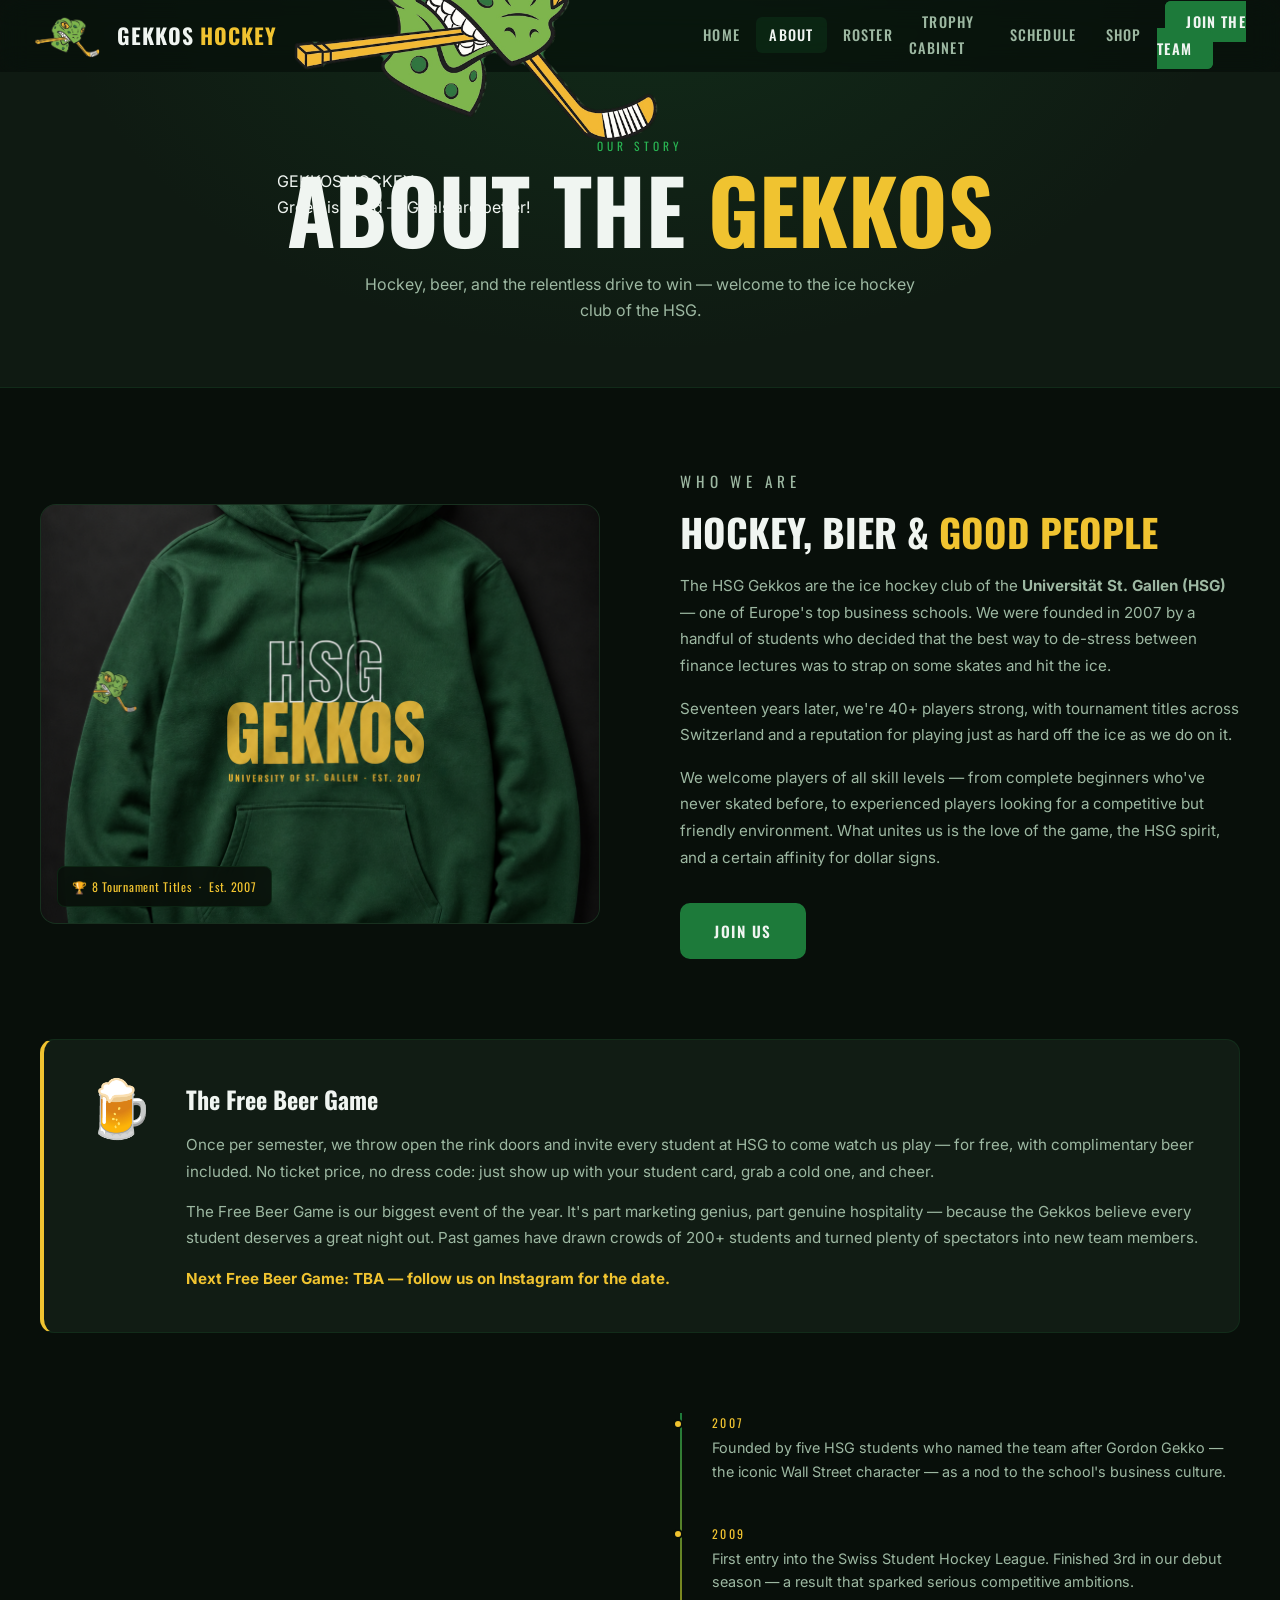
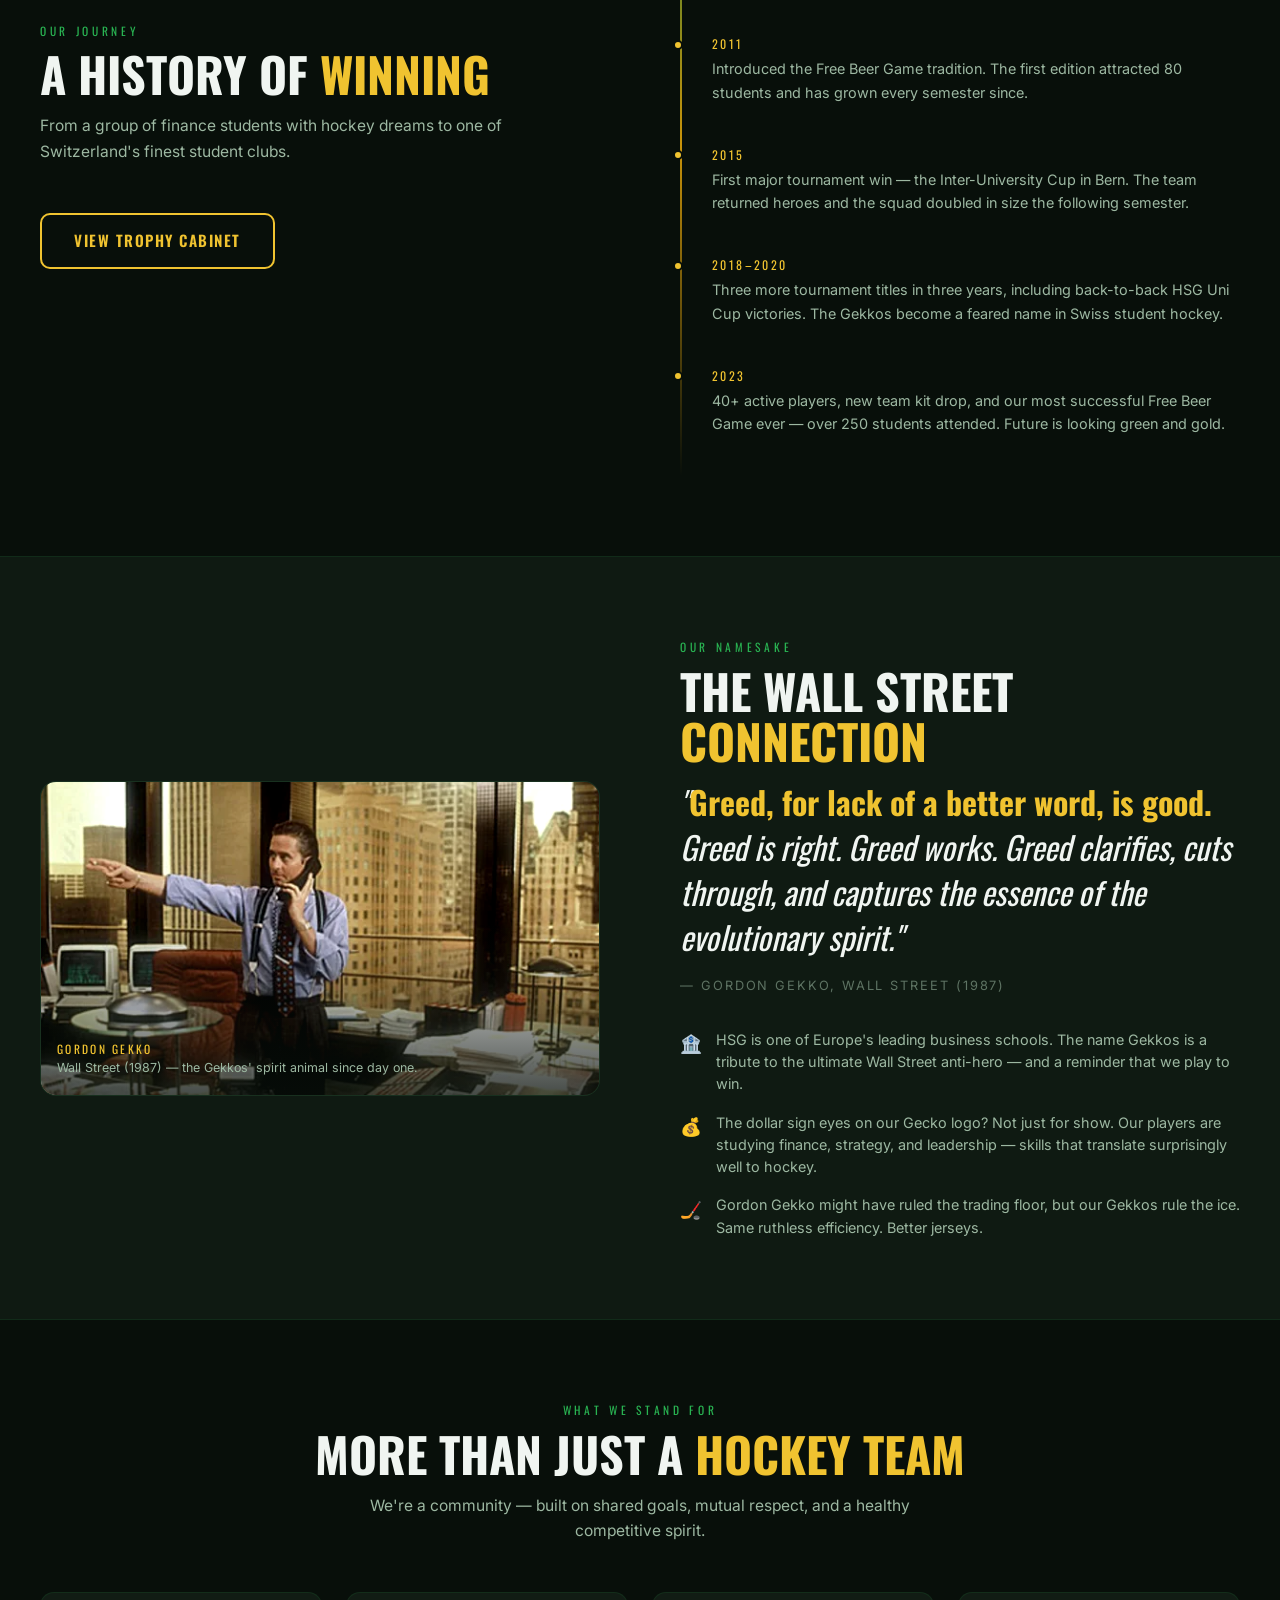
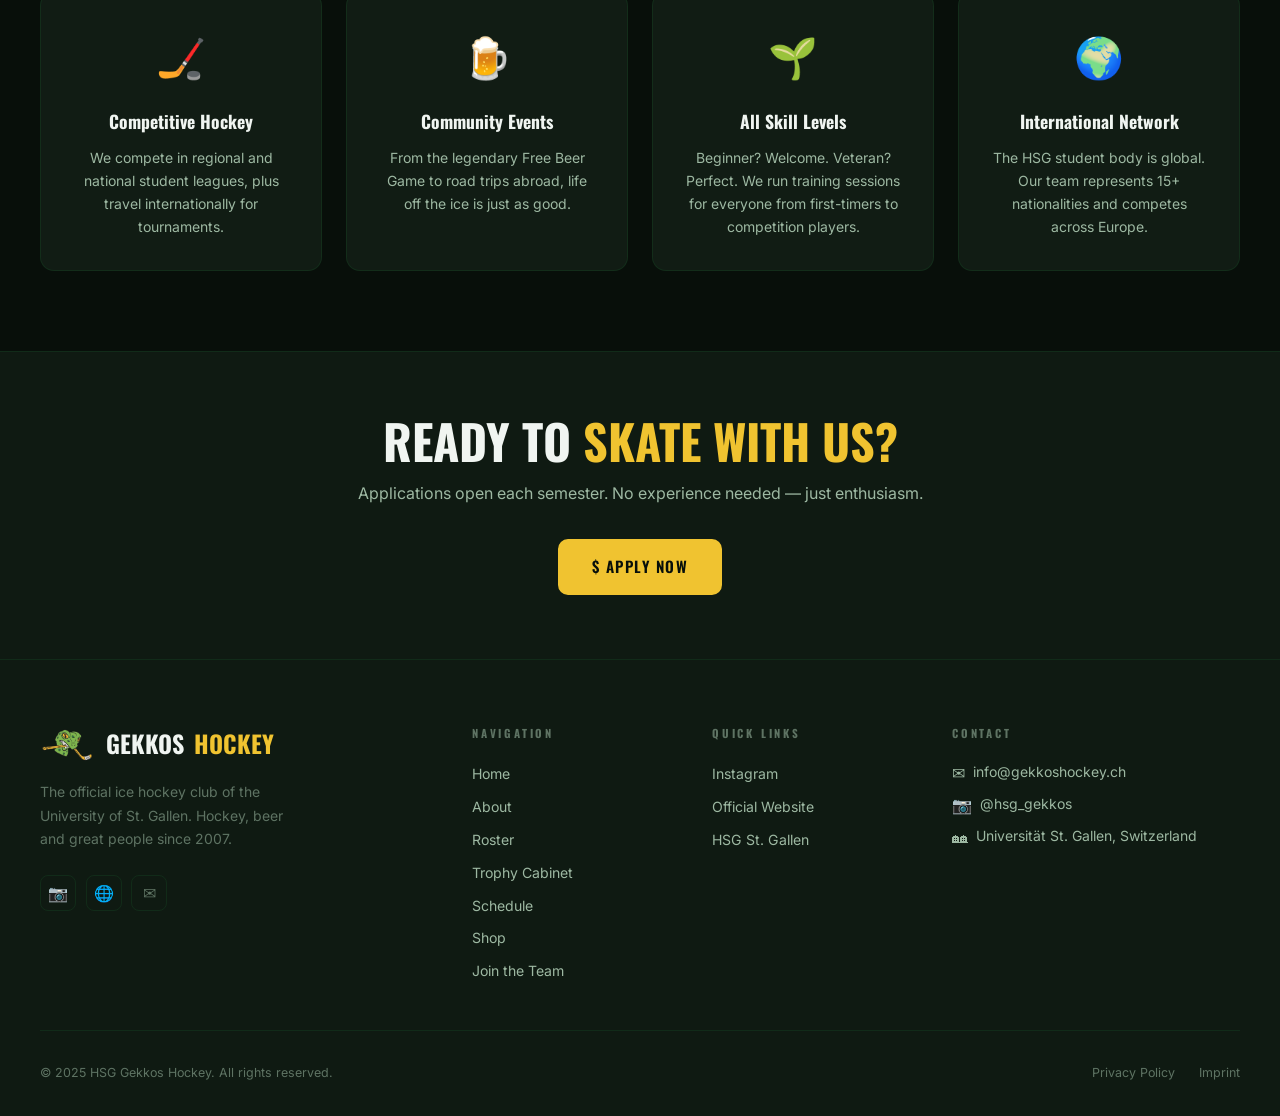
==== commit 96438a3c: "mobile nav bar" ====
--- a/about.html
+++ b/about.html
@@ -19,6 +19,14 @@
       <span class="nav-logo-text">GEKKOS <span>HOCKEY</span></span>
     </a>
     <ul class="nav-links" id="nav-links">
+      <li class="nav-mobile-header">
+        <button class="nav-close" aria-label="Close menu">&#x2715;</button>
+        <a href="index.html" class="nav-mobile-brand">
+          <img src="assets/pictures/LogoGekkos.png" alt="Gekkos Logo" onerror="this.style.display='none'" />
+          <span class="nav-mobile-brand-text">GEKKOS <span>HOCKEY</span></span>
+        </a>
+        <p class="nav-mobile-slogan">Greed is good — Goals are better!</p>
+      </li>
       <li><a class="nav-link" href="index.html"    data-page="index.html">Home</a></li>
       <li><a class="nav-link" href="about.html"    data-page="about.html">About</a></li>
       <li><a class="nav-link" href="roster.html"   data-page="roster.html">Roster</a></li>
--- a/css/style.css
+++ b/css/style.css
@@ -54,7 +54,7 @@
 
 /* ---- Navigation ---- */
 .nav {
-  position: fixed; top: 0; left: 0; right: 0; z-index: 1000;
+  position: fixed; top: 0; left: 0; right: 0; z-index: 10000;
   height: var(--nav-h);
   display: flex; align-items: center;
   padding: 0 2rem;
@@ -791,16 +791,51 @@
 }
 @media (max-width: 768px) {
   :root { --nav-h: 60px; }
+  .nav { background: #080f0a; backdrop-filter: none; }
   .nav-links { display: none; }
   .nav-links.open {
     display: flex; flex-direction: column;
-    position: fixed; top: var(--nav-h); left: 0; right: 0; bottom: 0;
-    background: rgba(8,15,10,0.99);
-    padding: 2rem; align-items: flex-start; gap: 0.5rem;
-    z-index: 998;
+    position: fixed; top: 0; left: 0; right: 0; bottom: 0;
+    background: #080f0a;
+    padding: 2rem 2rem 2rem;
+    align-items: flex-start; gap: 0.5rem;
+    z-index: 10001;
+    overflow-y: auto;
   }
   .nav-links.open .nav-link { font-size: 1.6rem; padding: 0.6rem 0; }
   .nav-links.open .nav-cta  { font-size: 1.6rem; padding: 0.6rem 0; background: none; border: none; color: var(--gold-light); }
+
+  /* Mobile menu header */
+  .nav-mobile-header {
+    list-style: none;
+    width: 100%;
+    display: flex; flex-direction: column;
+    padding-bottom: 1.25rem;
+    margin-bottom: 0.5rem;
+    border-bottom: 1px solid rgba(255,255,255,0.1);
+    position: relative;
+  }
+  .nav-close {
+    position: absolute; top: 0; right: 0;
+    background: none; border: none; cursor: pointer;
+    color: var(--white); font-size: 1.8rem; line-height: 1;
+    padding: 0.1rem 0.3rem;
+  }
+  .nav-mobile-brand {
+    display: flex; align-items: center; gap: 0.75rem;
+    text-decoration: none; margin-top: 0.25rem;
+  }
+  .nav-mobile-brand img { height: 52px; width: auto; }
+  .nav-mobile-brand-text {
+    font-family: var(--font-h); font-size: 1.35rem;
+    color: var(--white); letter-spacing: 0.06em;
+  }
+  .nav-mobile-brand-text span { color: var(--gold-light); }
+  .nav-mobile-slogan {
+    margin-top: 0.5rem;
+    font-size: 0.8rem; letter-spacing: 0.08em;
+    color: var(--gold-light); font-style: italic;
+  }
   .nav-toggle { display: flex; }
   .news-grid   { grid-template-columns: 1fr; }
   .trophies-grid { grid-template-columns: 1fr 1fr; }
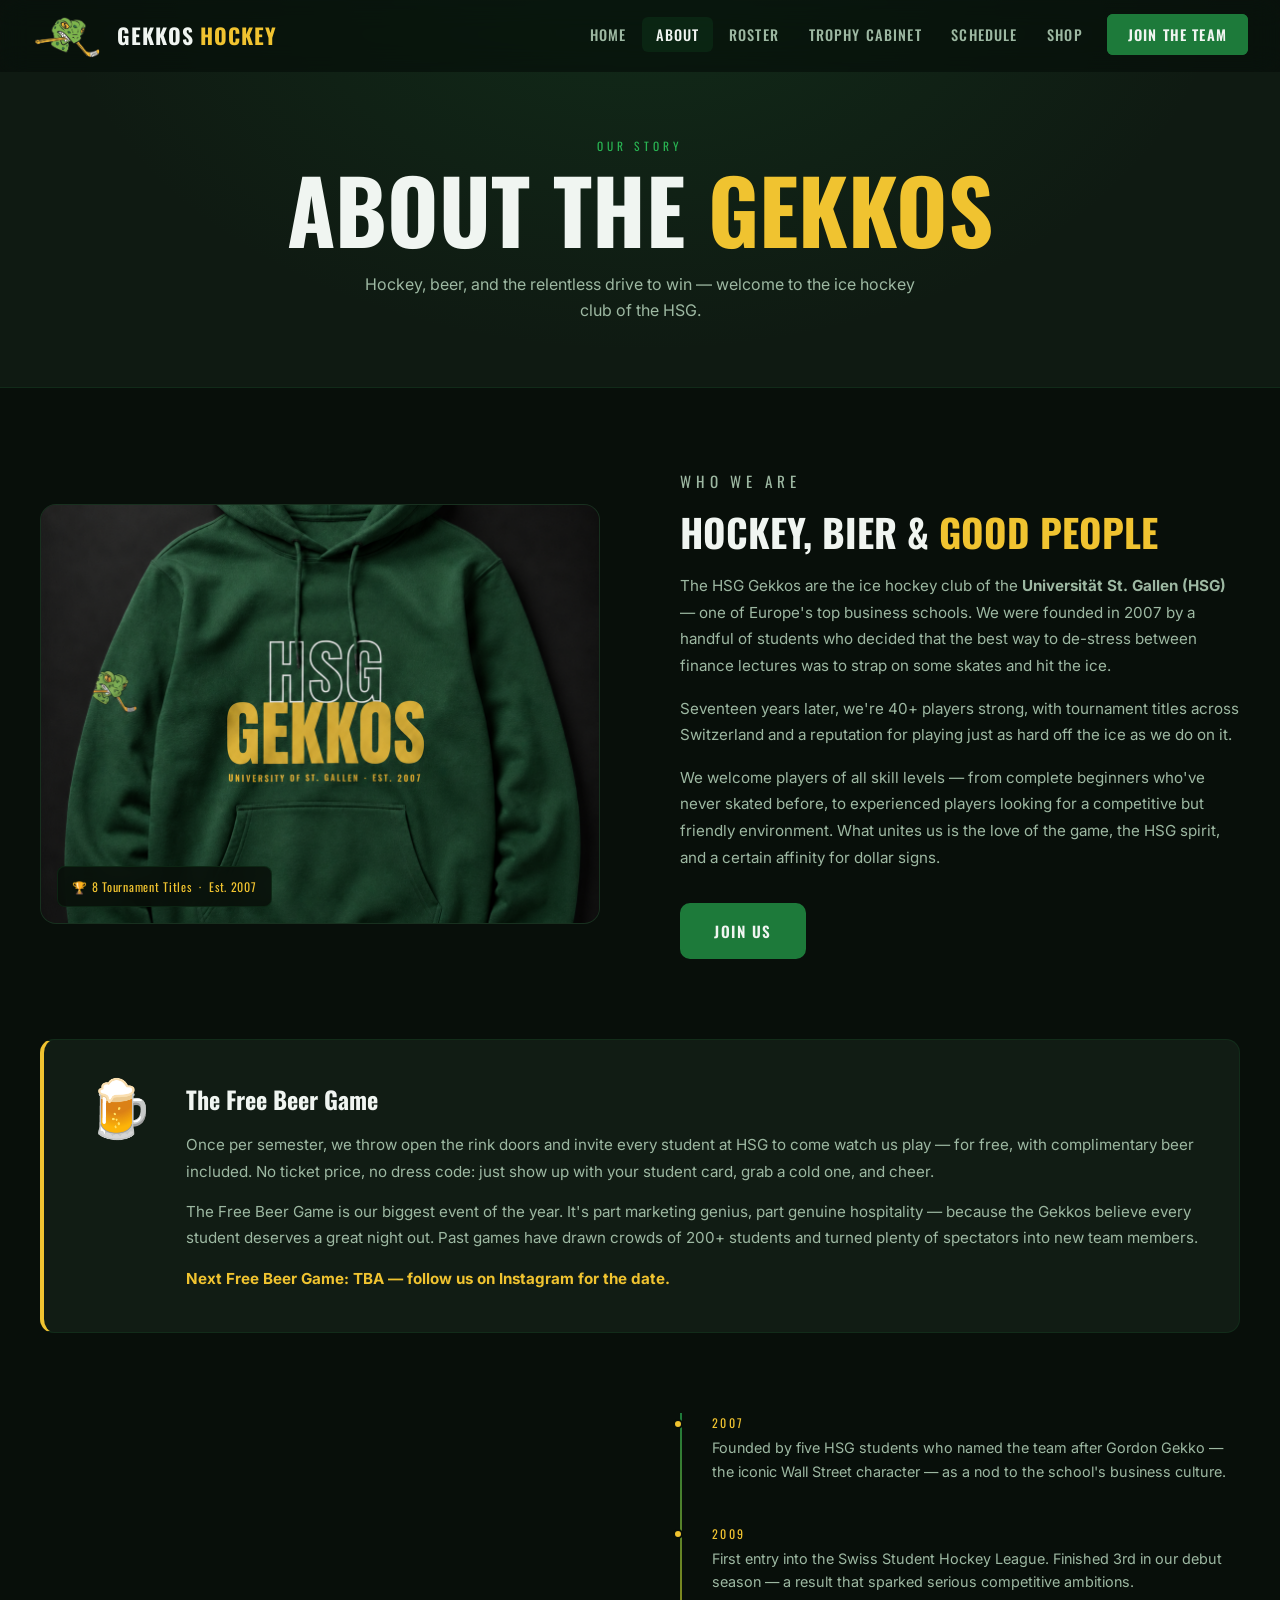
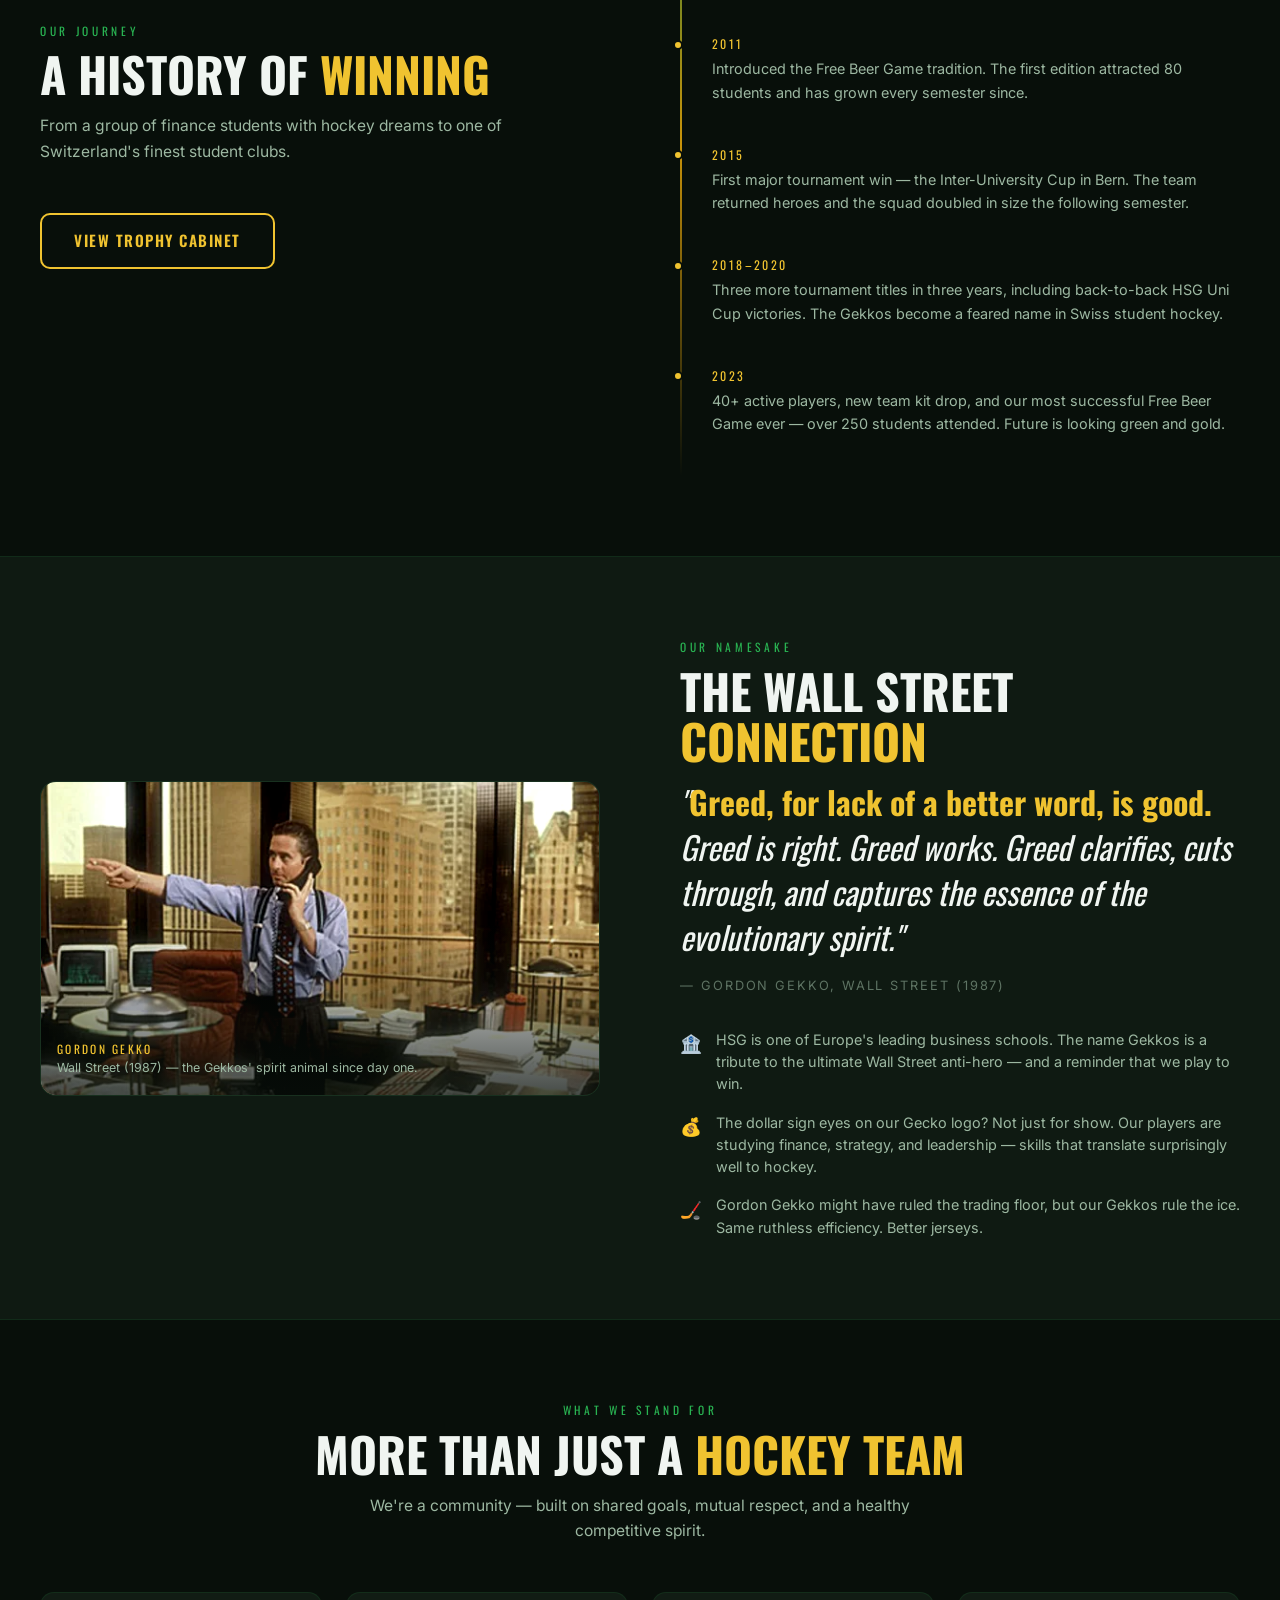
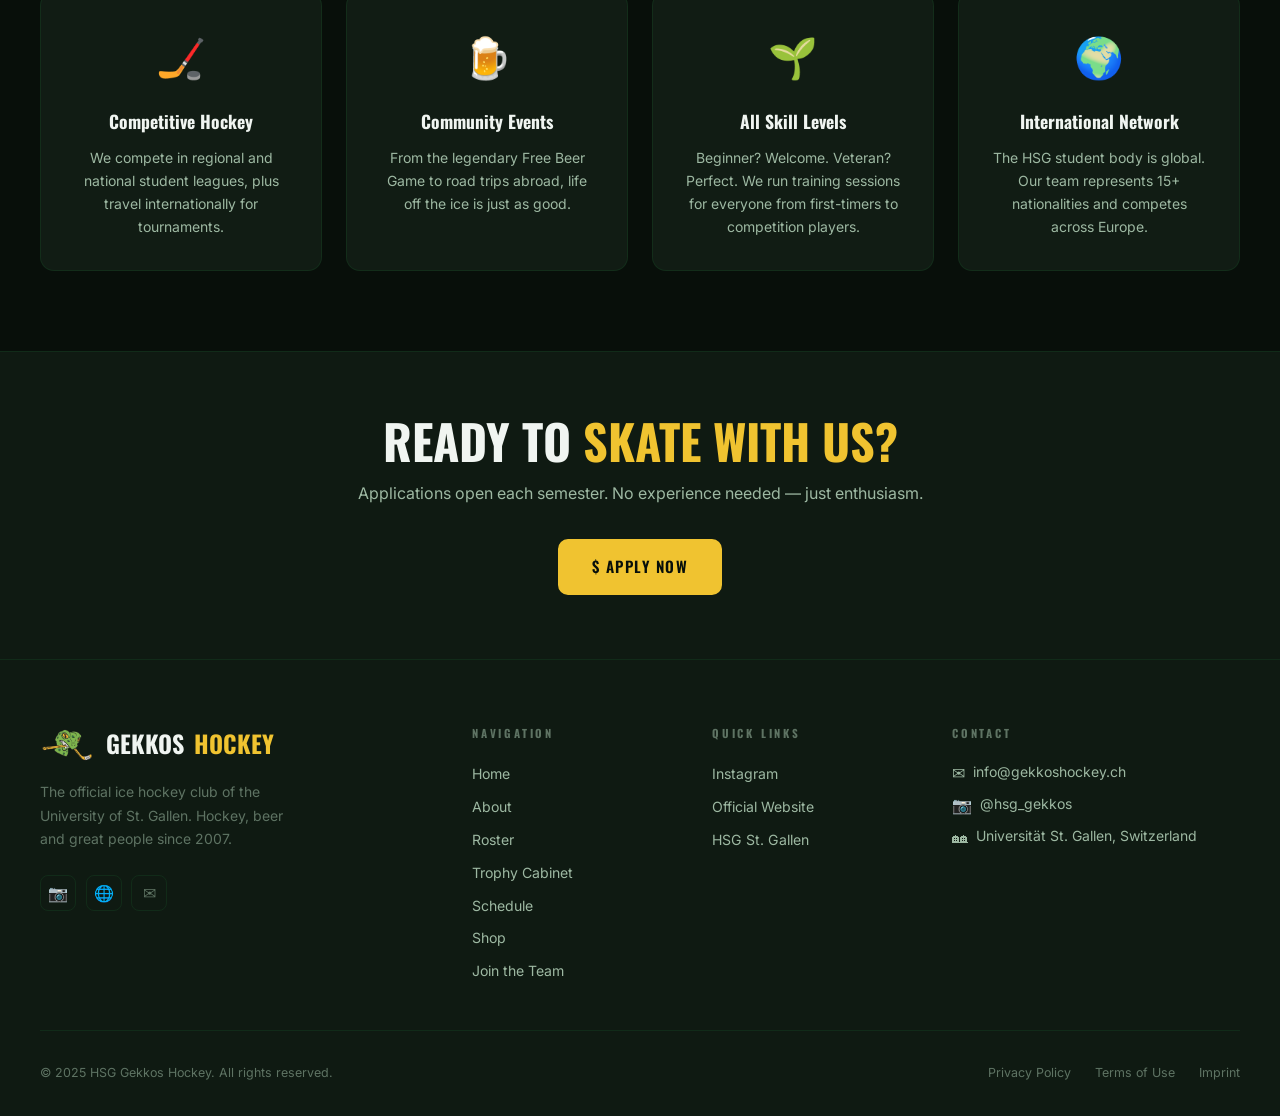
==== commit debee615: "privacy and terms of use" ====
--- a/about.html
+++ b/about.html
@@ -274,7 +274,7 @@
     </div>
     <div class="footer-bottom">
       <p class="footer-copy">&copy; 2025 HSG Gekkos Hockey. All rights reserved.</p>
-      <div class="footer-legal"><a href="#">Privacy Policy</a><a href="#">Imprint</a></div>
+      <div class="footer-legal"><a href="privacy.html">Privacy Policy</a><a href="terms.html">Terms of Use</a><a href="#">Imprint</a></div>
     </div>
   </footer>
 
--- a/css/style.css
+++ b/css/style.css
@@ -100,6 +100,7 @@
 }
 .nav-cta:hover { background: var(--green-light); border-color: var(--green-light); }
 
+.nav-mobile-header { display: none; }
 .nav-toggle {
   display: none; flex-direction: column; gap: 5px; margin-left: auto; padding: 4px;
   background: none; border: none;
@@ -789,10 +790,13 @@
   .cal-header > *:nth-child(4),
   .cal-row > *:nth-child(4) { display: none; }
 }
+@media (max-width: 1100px) {
+  .nav-links { display: none; }
+  .nav-toggle { display: flex; }
+}
 @media (max-width: 768px) {
   :root { --nav-h: 60px; }
   .nav { background: #080f0a; backdrop-filter: none; }
-  .nav-links { display: none; }
   .nav-links.open {
     display: flex; flex-direction: column;
     position: fixed; top: 0; left: 0; right: 0; bottom: 0;
@@ -836,7 +840,6 @@
     font-size: 0.8rem; letter-spacing: 0.08em;
     color: var(--gold-light); font-style: italic;
   }
-  .nav-toggle { display: flex; }
   .news-grid   { grid-template-columns: 1fr; }
   .trophies-grid { grid-template-columns: 1fr 1fr; }
   .players-grid  { grid-template-columns: repeat(2, 1fr); }
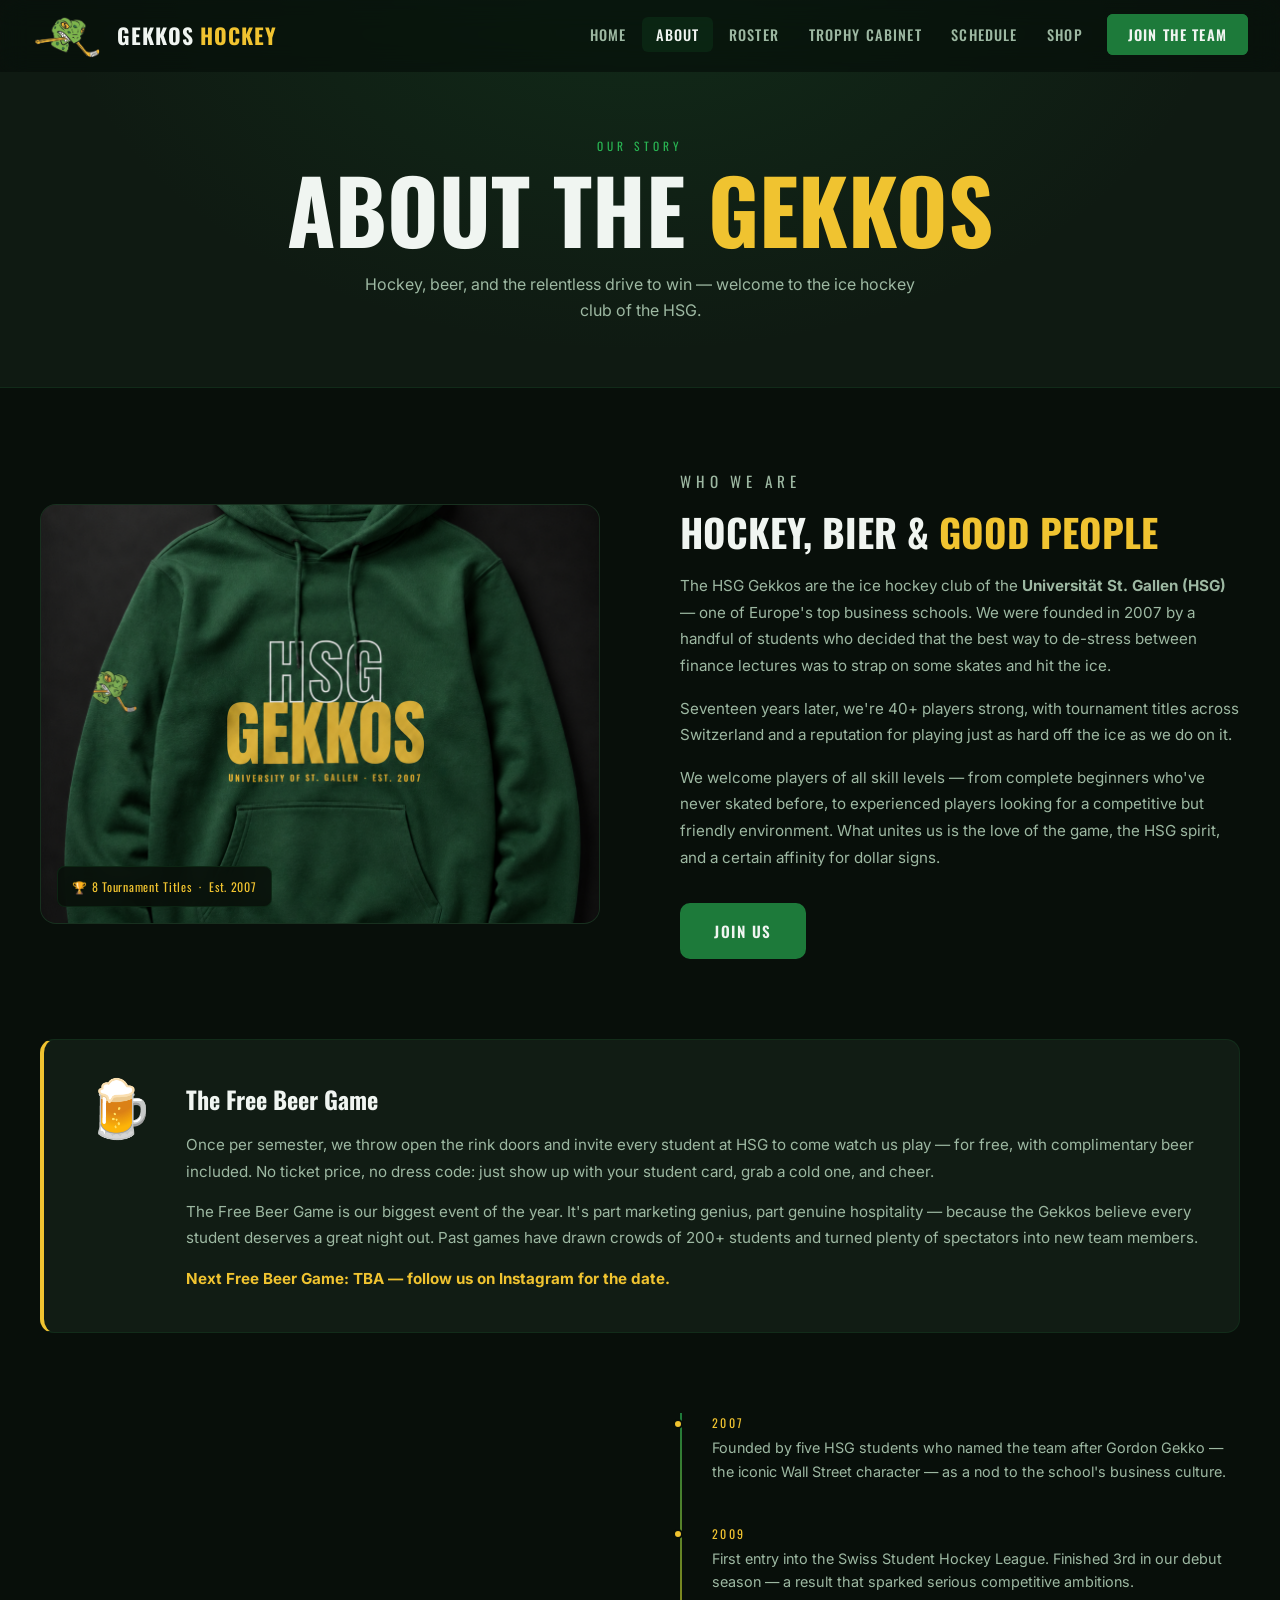
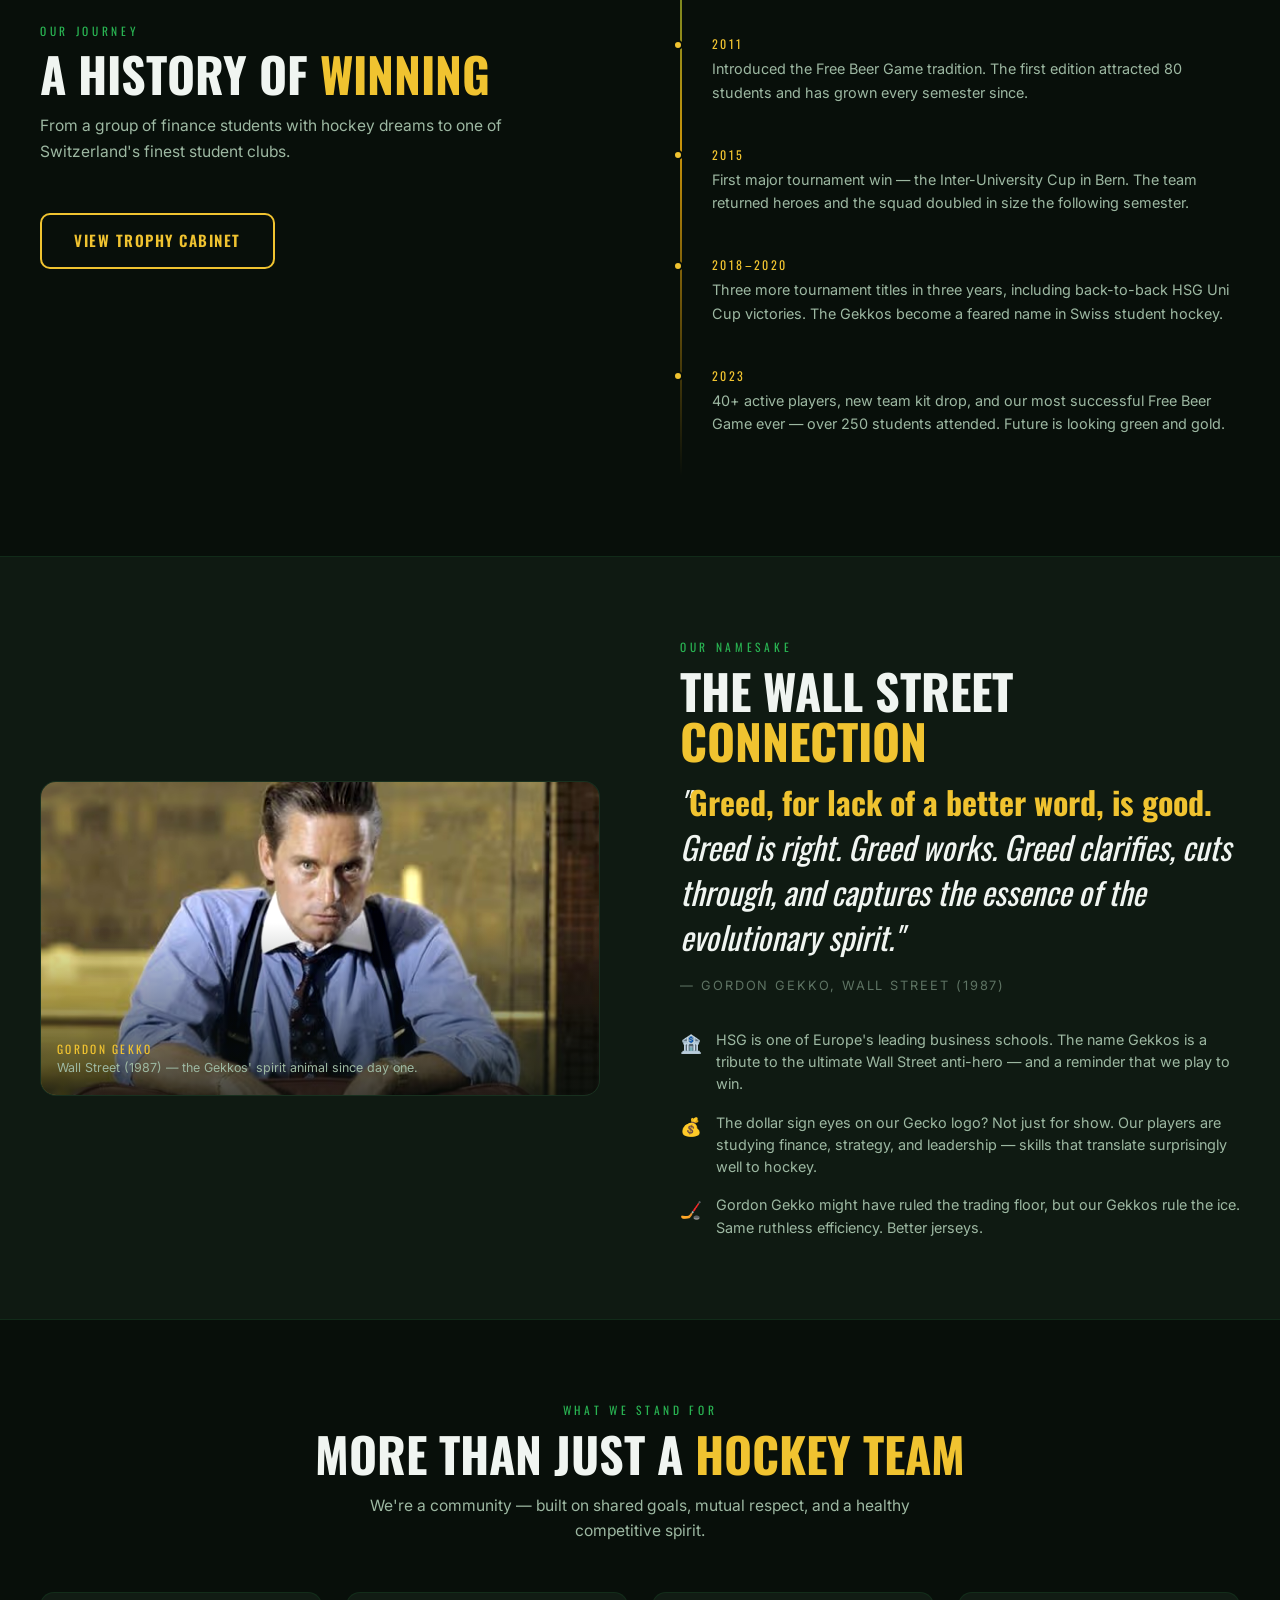
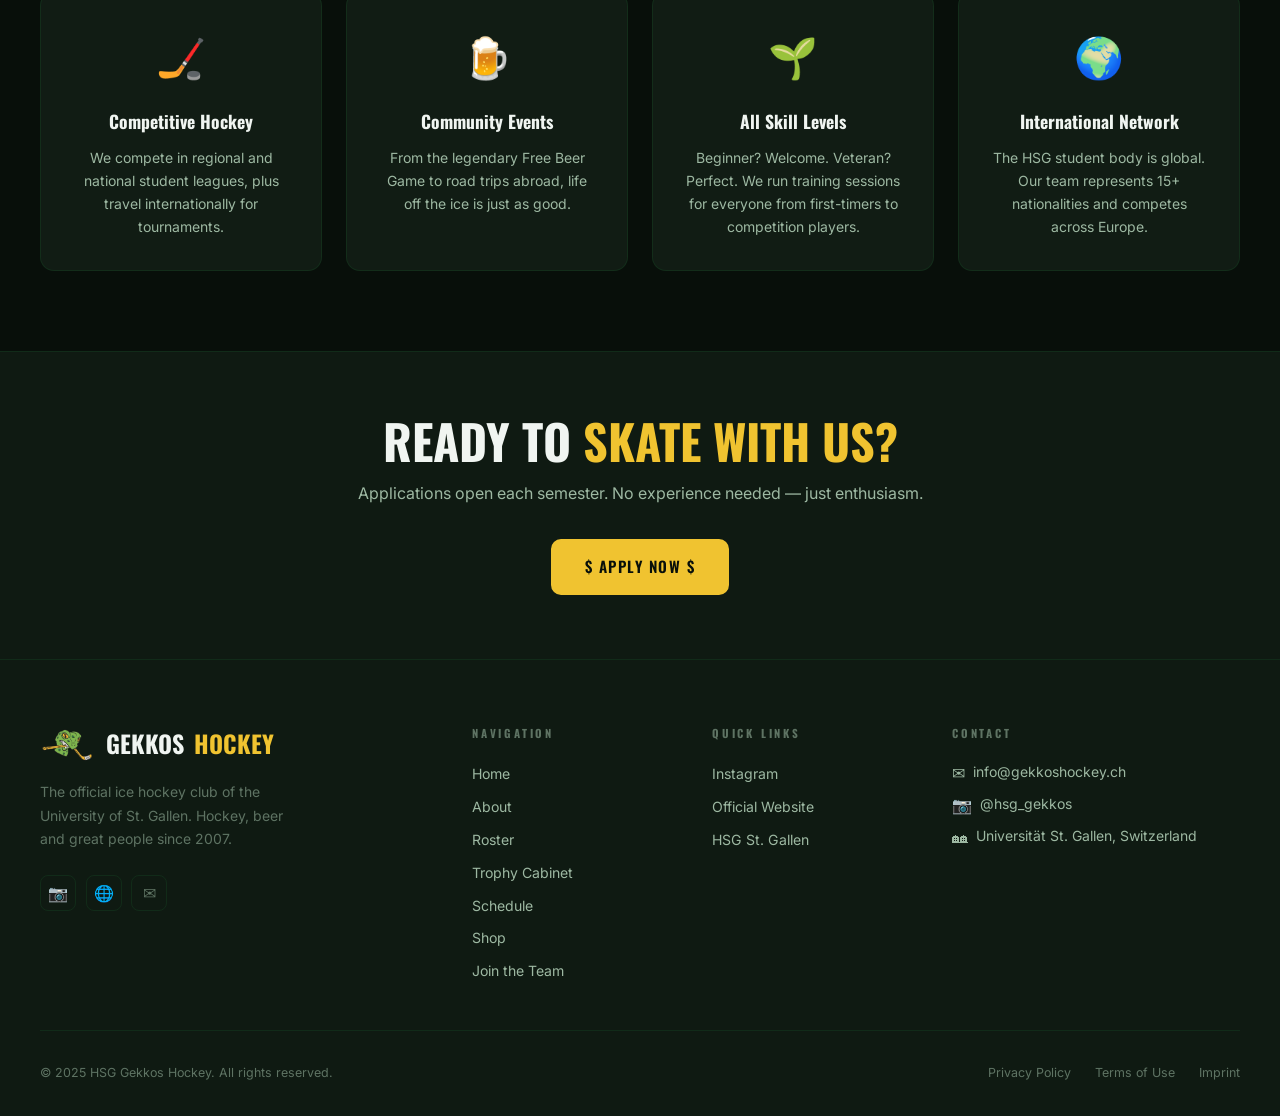
==== commit 7ab4df9b: "text in the buy button in shop centered" ====
--- a/about.html
+++ b/about.html
@@ -169,7 +169,7 @@
         </div>
         <div class="reveal-left">
           <div class="gekko-img-wrap" style="aspect-ratio:16/9; border-radius:16px; overflow:hidden; position:relative; border:1px solid var(--border);">
-            <img src="assets/pictures/Gordon%20Gekko.png" alt="Gordon Gekko, Wall Street (1987)"
+            <img src="assets/pictures/image.png" alt="Gordon Gekko, Wall Street (1987)"
               style="width:100%; height:100%; object-fit:cover; display:block; filter:grayscale(15%) contrast(1.1);"
               onerror="this.parentElement.style.background='var(--bg-3)'; this.style.display='none'" />
             <div class="gekko-img-overlay" style="position:absolute;inset:0;background:linear-gradient(to top,rgba(8,15,10,0.75) 0%,transparent 55%);"></div>
@@ -226,7 +226,7 @@
     <div class="reveal" style="max-width:600px; margin:0 auto;">
       <h2 class="section-title">Ready to <span class="gold">Skate With Us?</span></h2>
       <p style="color:var(--gray-light); margin-bottom:2rem;">Applications open each semester. No experience needed — just enthusiasm.</p>
-      <a href="join.html" class="btn btn-gold">&#36; Apply Now</a>
+      <a href="join.html" class="btn btn-gold">&#36; Apply Now &#36;</a>
     </div>
   </section>
 
--- a/css/style.css
+++ b/css/style.css
@@ -204,7 +204,7 @@
   opacity: 0; animation: fadeUp 0.8s 0.9s ease forwards;
 }
 .hero-scroll {
-  position: absolute; bottom: 2.5rem; left: 50%; transform: translateX(-50%);
+  position: absolute; bottom: 1rem; left: 50%; transform: translateX(-50%);
   z-index: 4; display: flex; flex-direction: column; align-items: center; gap: 0.5rem;
   color: var(--gray); font-size: 0.65rem; letter-spacing: 0.2em; text-transform: uppercase;
   opacity: 0; animation: fadeIn 1s 1.8s ease forwards;
@@ -791,12 +791,9 @@
   .cal-row > *:nth-child(4) { display: none; }
 }
 @media (max-width: 1100px) {
-  .nav-links { display: none; }
+  .nav-links:not(.open) { display: none; }
   .nav-toggle { display: flex; }
-}
-@media (max-width: 768px) {
-  :root { --nav-h: 60px; }
-  .nav { background: #080f0a; backdrop-filter: none; }
+  .nav:has(.nav-links.open) { backdrop-filter: none; background: #080f0a; }
   .nav-links.open {
     display: flex; flex-direction: column;
     position: fixed; top: 0; left: 0; right: 0; bottom: 0;
@@ -840,6 +837,10 @@
     font-size: 0.8rem; letter-spacing: 0.08em;
     color: var(--gold-light); font-style: italic;
   }
+}
+@media (max-width: 768px) {
+  :root { --nav-h: 60px; }
+  .nav { background: #080f0a; backdrop-filter: none; }
   .news-grid   { grid-template-columns: 1fr; }
   .trophies-grid { grid-template-columns: 1fr 1fr; }
   .players-grid  { grid-template-columns: repeat(2, 1fr); }
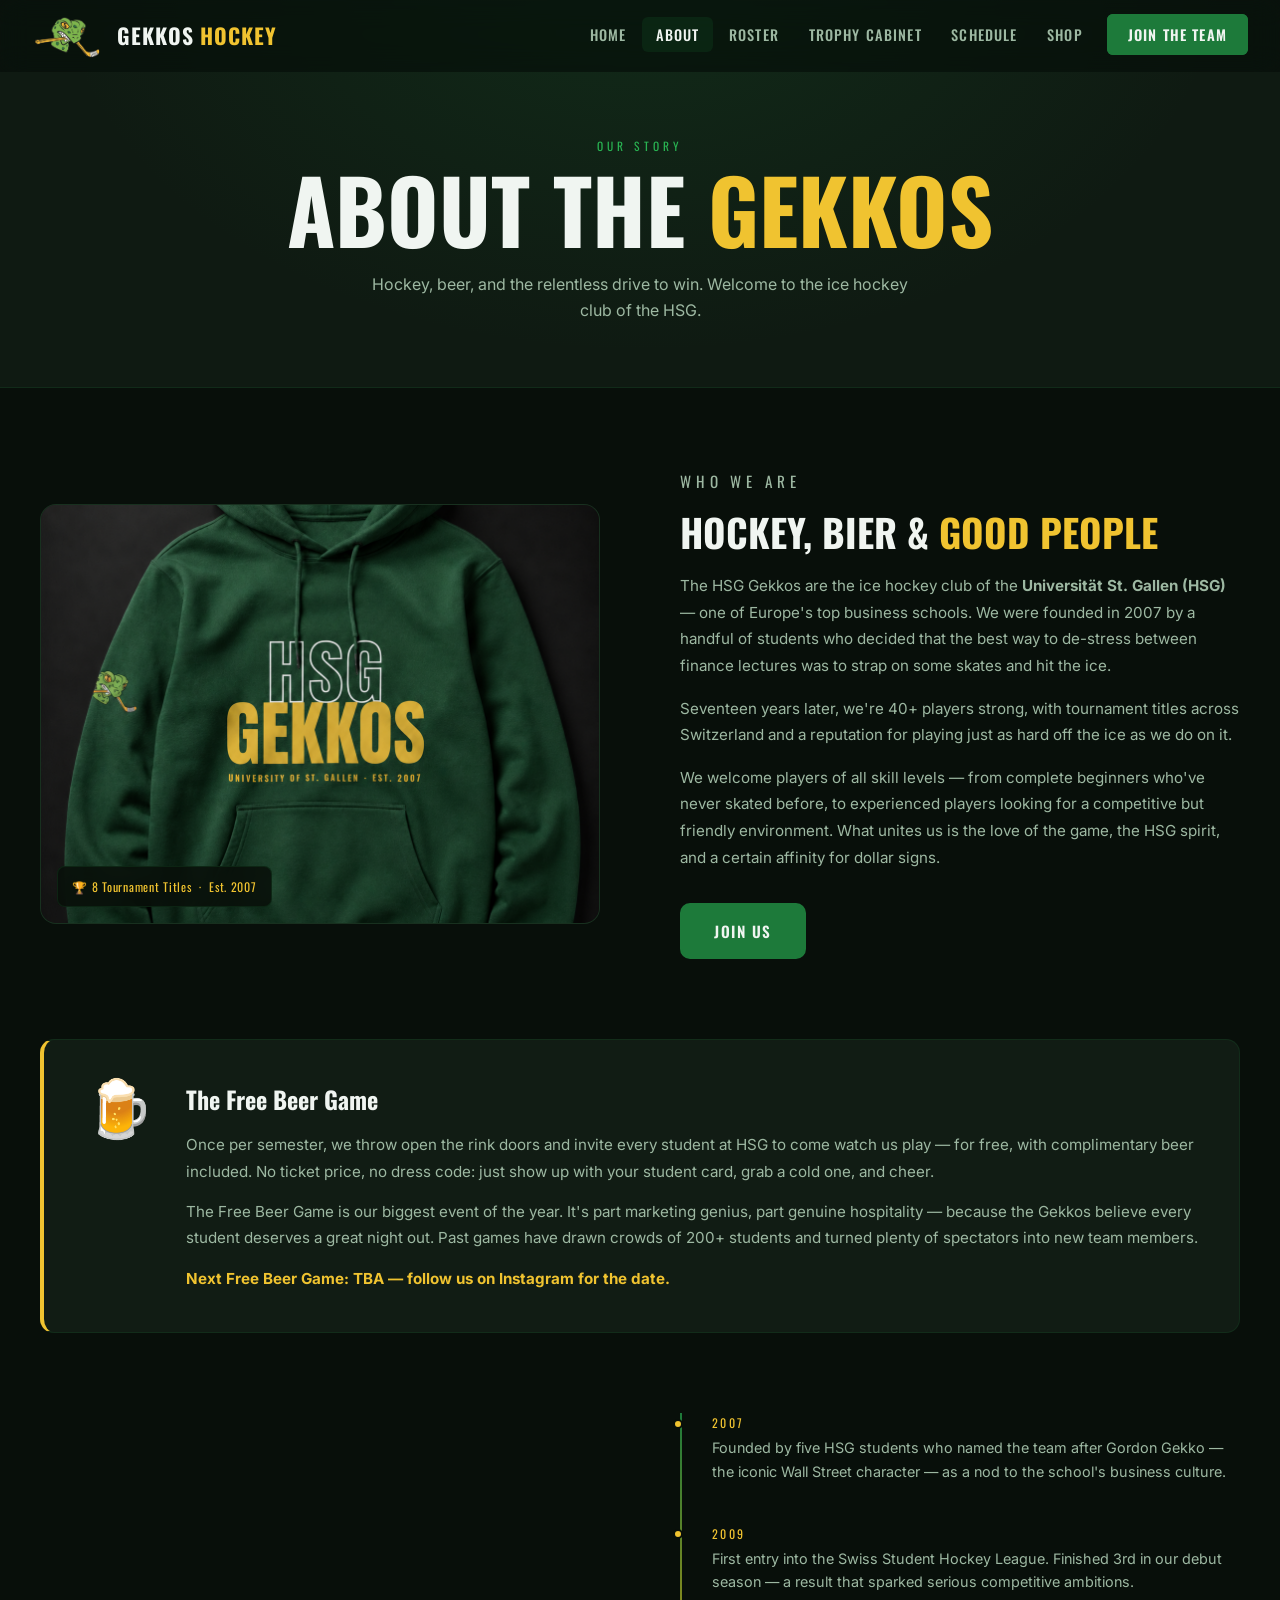
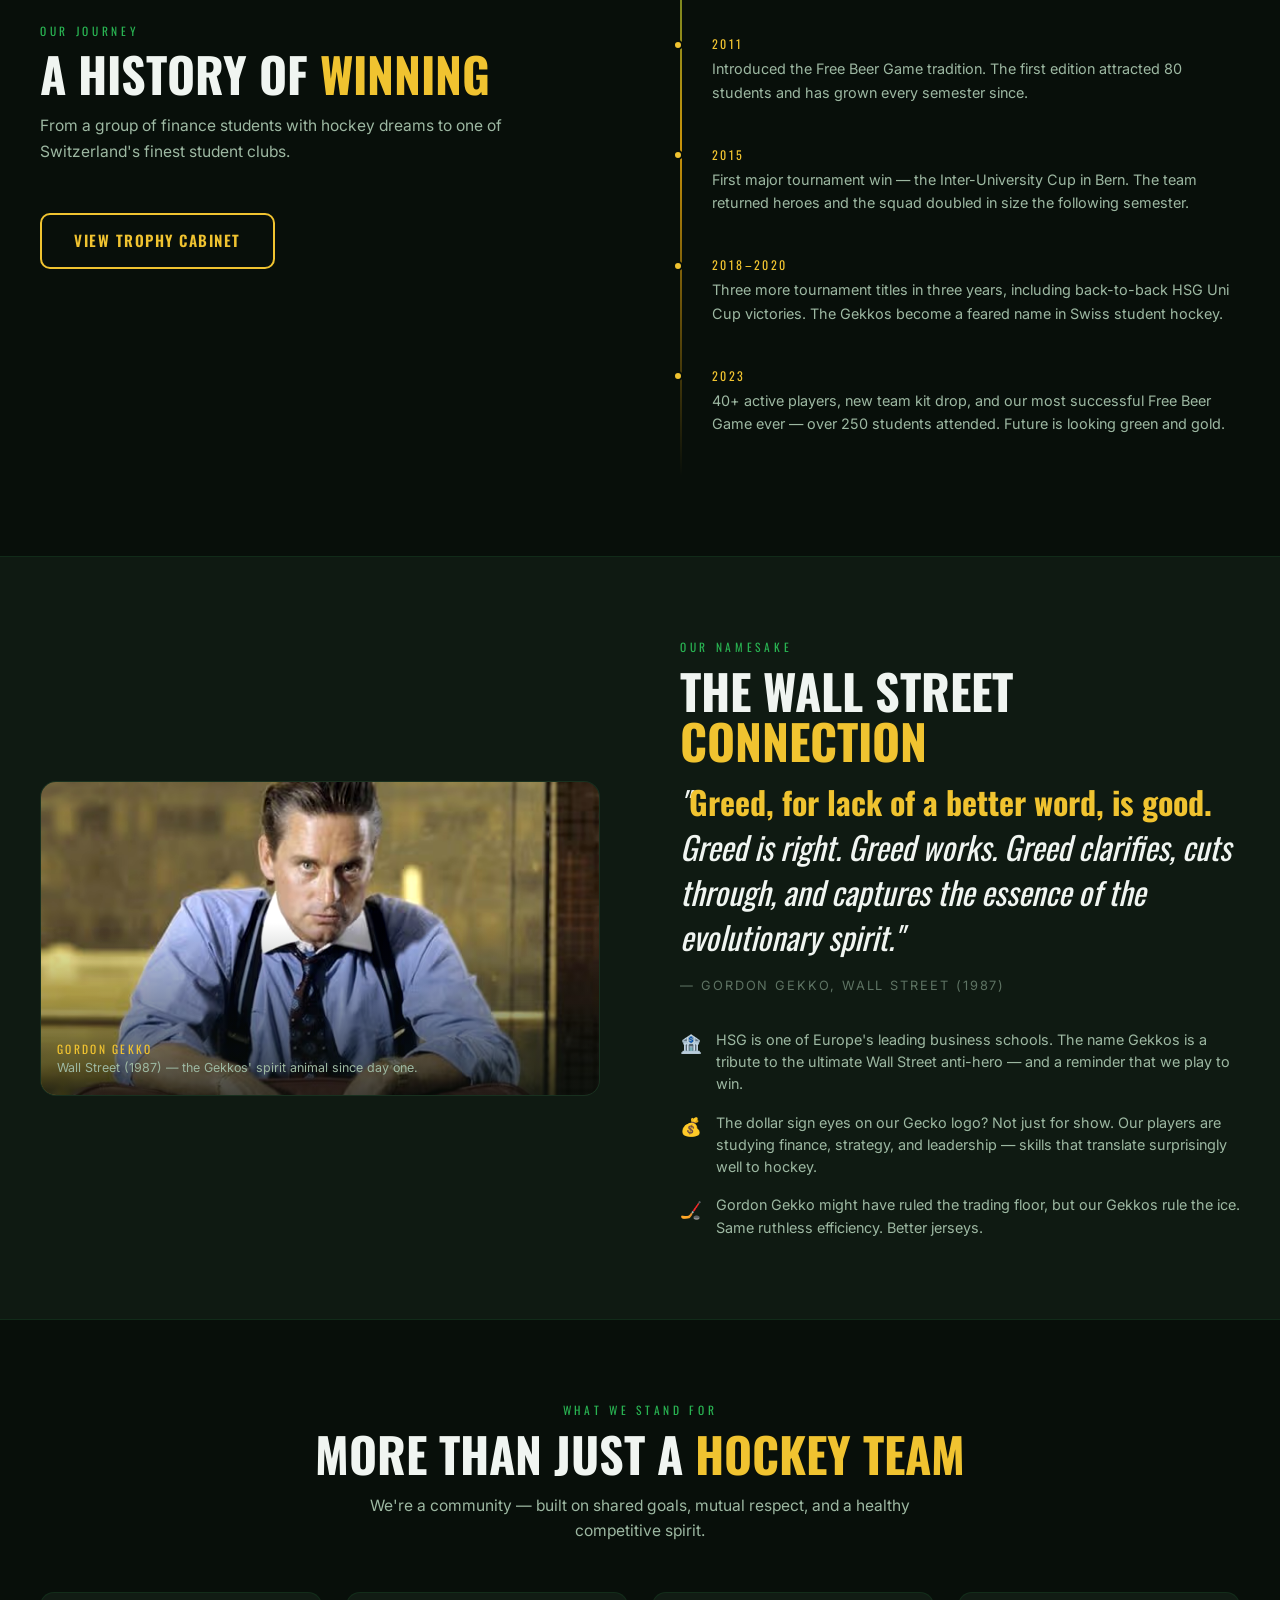
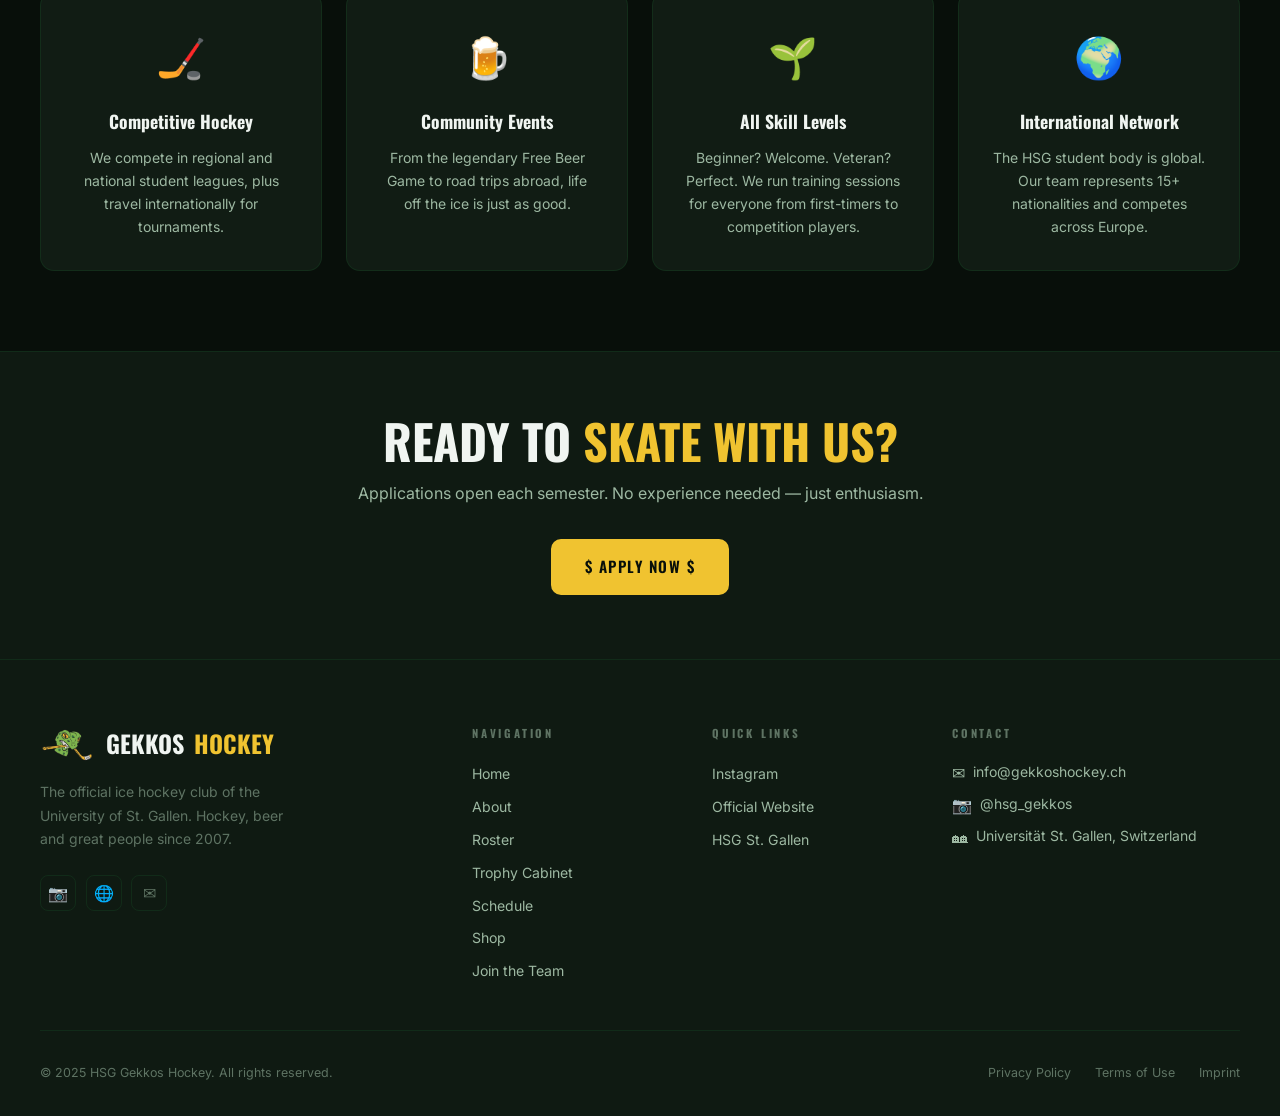
==== commit e8d27377: "stats and roster updates" ====
--- a/about.html
+++ b/about.html
@@ -45,7 +45,7 @@
     <div class="inner">
       <p class="page-hero-label">Our Story</p>
       <h1 class="page-hero-title">About the <span class="gold">Gekkos</span></h1>
-      <p class="page-hero-sub">Hockey, beer, and the relentless drive to win — welcome to the ice hockey club of the HSG.</p>
+      <p class="page-hero-sub">Hockey, beer, and the relentless drive to win. Welcome to the ice hockey club of the HSG.</p>
     </div>
   </div>
 
--- a/css/style.css
+++ b/css/style.css
@@ -533,6 +533,56 @@
 .player-quote {
   font-size: 0.78rem; color: var(--gray); font-style: italic; line-height: 1.45;
 }
+
+/* ---- Season Picker ---- */
+.season-picker {
+  display: flex; align-items: center; gap: 0.5rem;
+  margin-bottom: 2rem;
+}
+.season-picker-label {
+  font-family: var(--font-h); font-size: 0.7rem; letter-spacing: 0.14em;
+  text-transform: uppercase; color: var(--gray); margin-right: 0.25rem;
+}
+.season-btn {
+  font-family: var(--font-h); font-size: 0.8rem; font-weight: 500;
+  letter-spacing: 0.08em; padding: 0.35rem 0.9rem; border-radius: 6px;
+  border: 1px solid var(--border); background: transparent; color: var(--gray-light);
+  cursor: pointer; transition: all var(--t);
+}
+.season-btn:hover { border-color: var(--green); color: var(--white); }
+.season-btn.active { background: var(--bg-card); border-color: var(--green); color: var(--white); }
+
+/* ---- Stats Table ---- */
+.stats-table-wrap { overflow-x: auto; margin-bottom: 0.5rem; border-radius: 12px; border: 1px solid var(--border); }
+.stats-table { width: 100%; border-collapse: collapse; font-size: 0.85rem; }
+.stats-table thead tr { background: var(--bg-card); }
+.stats-table th {
+  font-family: var(--font-h); font-size: 0.68rem; letter-spacing: 0.12em; text-transform: uppercase;
+  color: var(--gray); padding: 0.7rem 1rem; border-bottom: 1px solid var(--border);
+  text-align: left; white-space: nowrap; user-select: none;
+}
+.stats-table th.st-sortable { cursor: pointer; transition: color var(--t); }
+.stats-table th.st-sortable:hover { color: var(--white); }
+.stats-table th.st-active { color: var(--gold-light); }
+.stats-table td { padding: 0.6rem 1rem; border-bottom: 1px solid var(--border); color: var(--gray-light); white-space: nowrap; }
+.stats-table tbody tr:last-child td { border-bottom: none; }
+.stats-table tbody tr:hover td { background: rgba(255,255,255,0.03); }
+.stats-table td.st-pts  { color: var(--gold-light); font-weight: 700; font-family: var(--font-h); }
+.stats-table td.st-gray { color: var(--gray); }
+.stats-table td.st-name { color: var(--white); font-weight: 600; }
+.tab-btn--alumni { border-color: rgba(240,195,48,0.25) !important; }
+.tab-btn--alumni:hover, .tab-btn--alumni.active { background: rgba(240,195,48,0.15) !important; border-color: var(--gold-light) !important; color: var(--gold-light) !important; }
+.tab-btn--stats { border-color: rgba(29,122,58,0.35) !important; }
+
+/* ---- Notable Alumni ---- */
+.alumni-link {
+  display: inline-flex; align-items: center; gap: 0.4rem;
+  font-size: 0.72rem; font-family: var(--font-h); letter-spacing: 0.08em; text-transform: uppercase;
+  padding: 0.4rem 0.8rem; border-radius: 6px;
+  border: 1px solid var(--border); color: var(--gray-light); text-decoration: none;
+  transition: all var(--t);
+}
+.alumni-link:hover { border-color: var(--green); color: var(--white); }
 
 /* ---- Trophies ---- */
 .trophies-grid {
